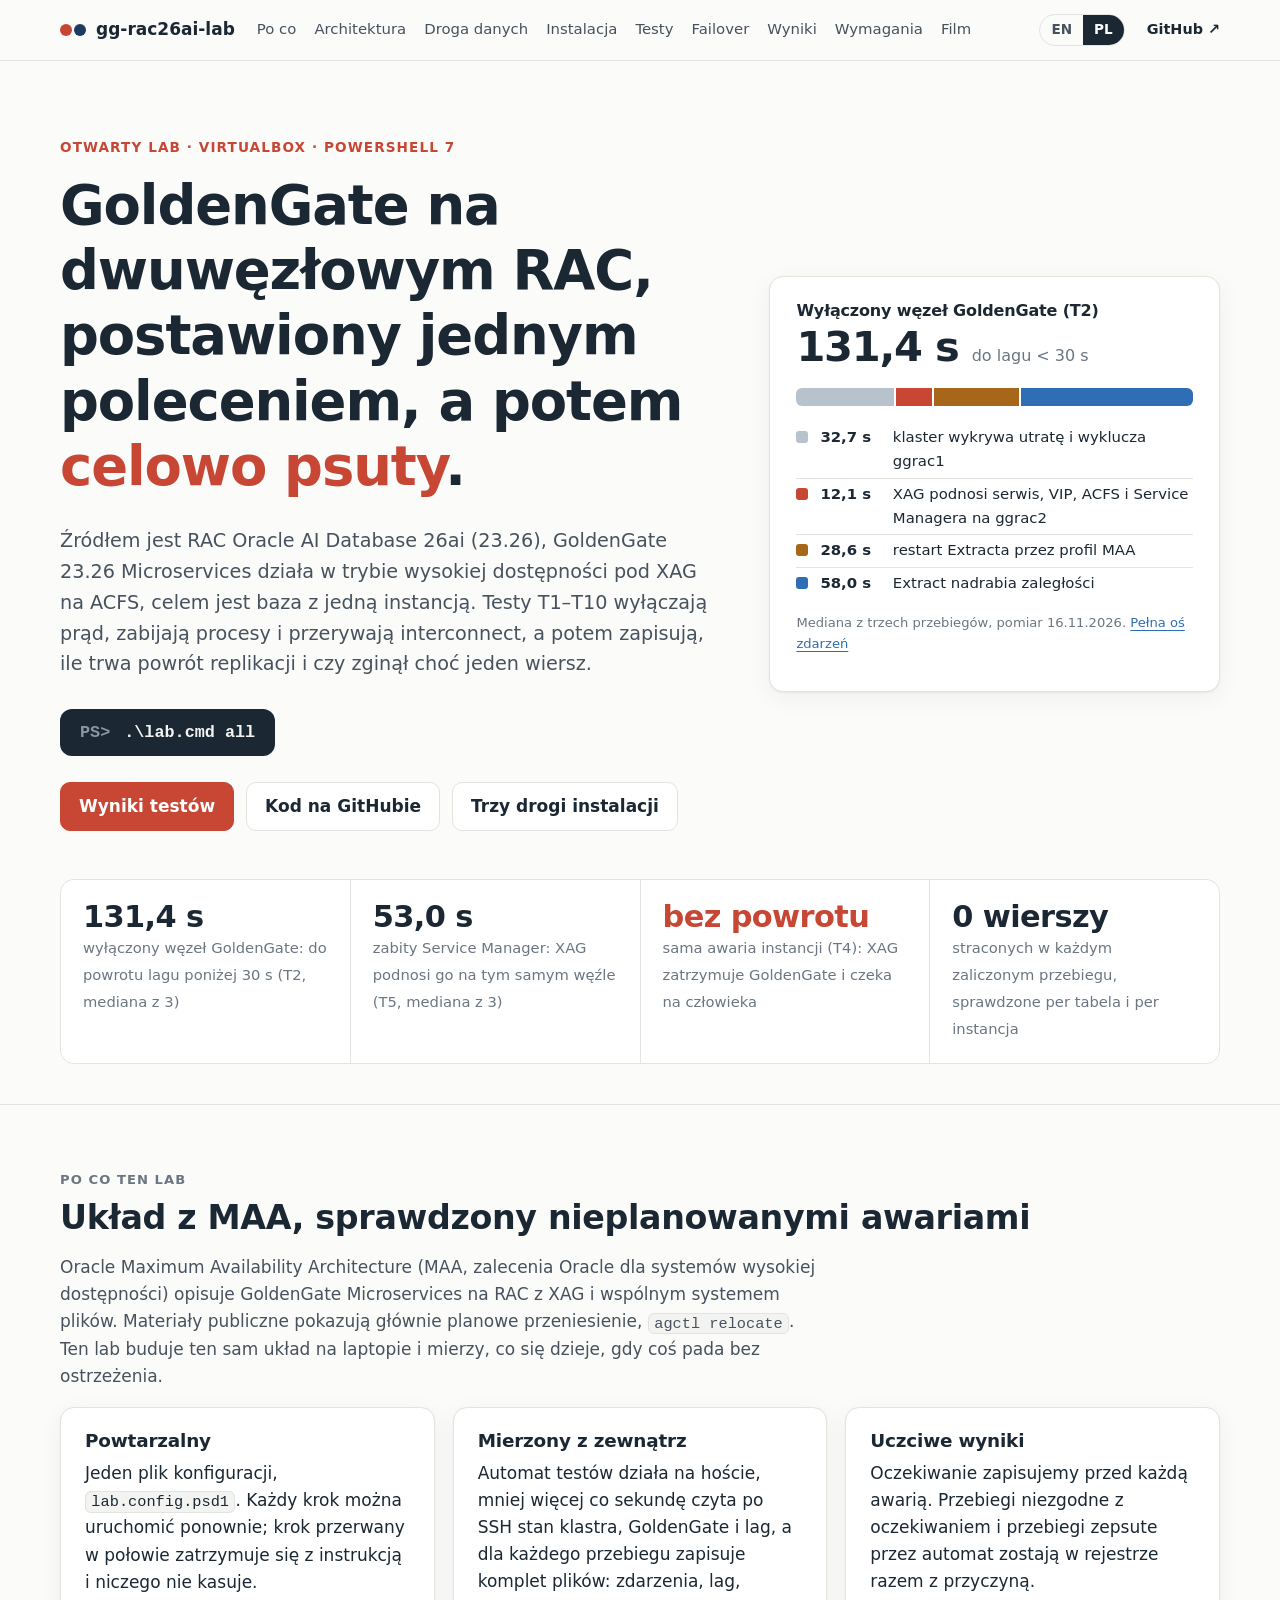
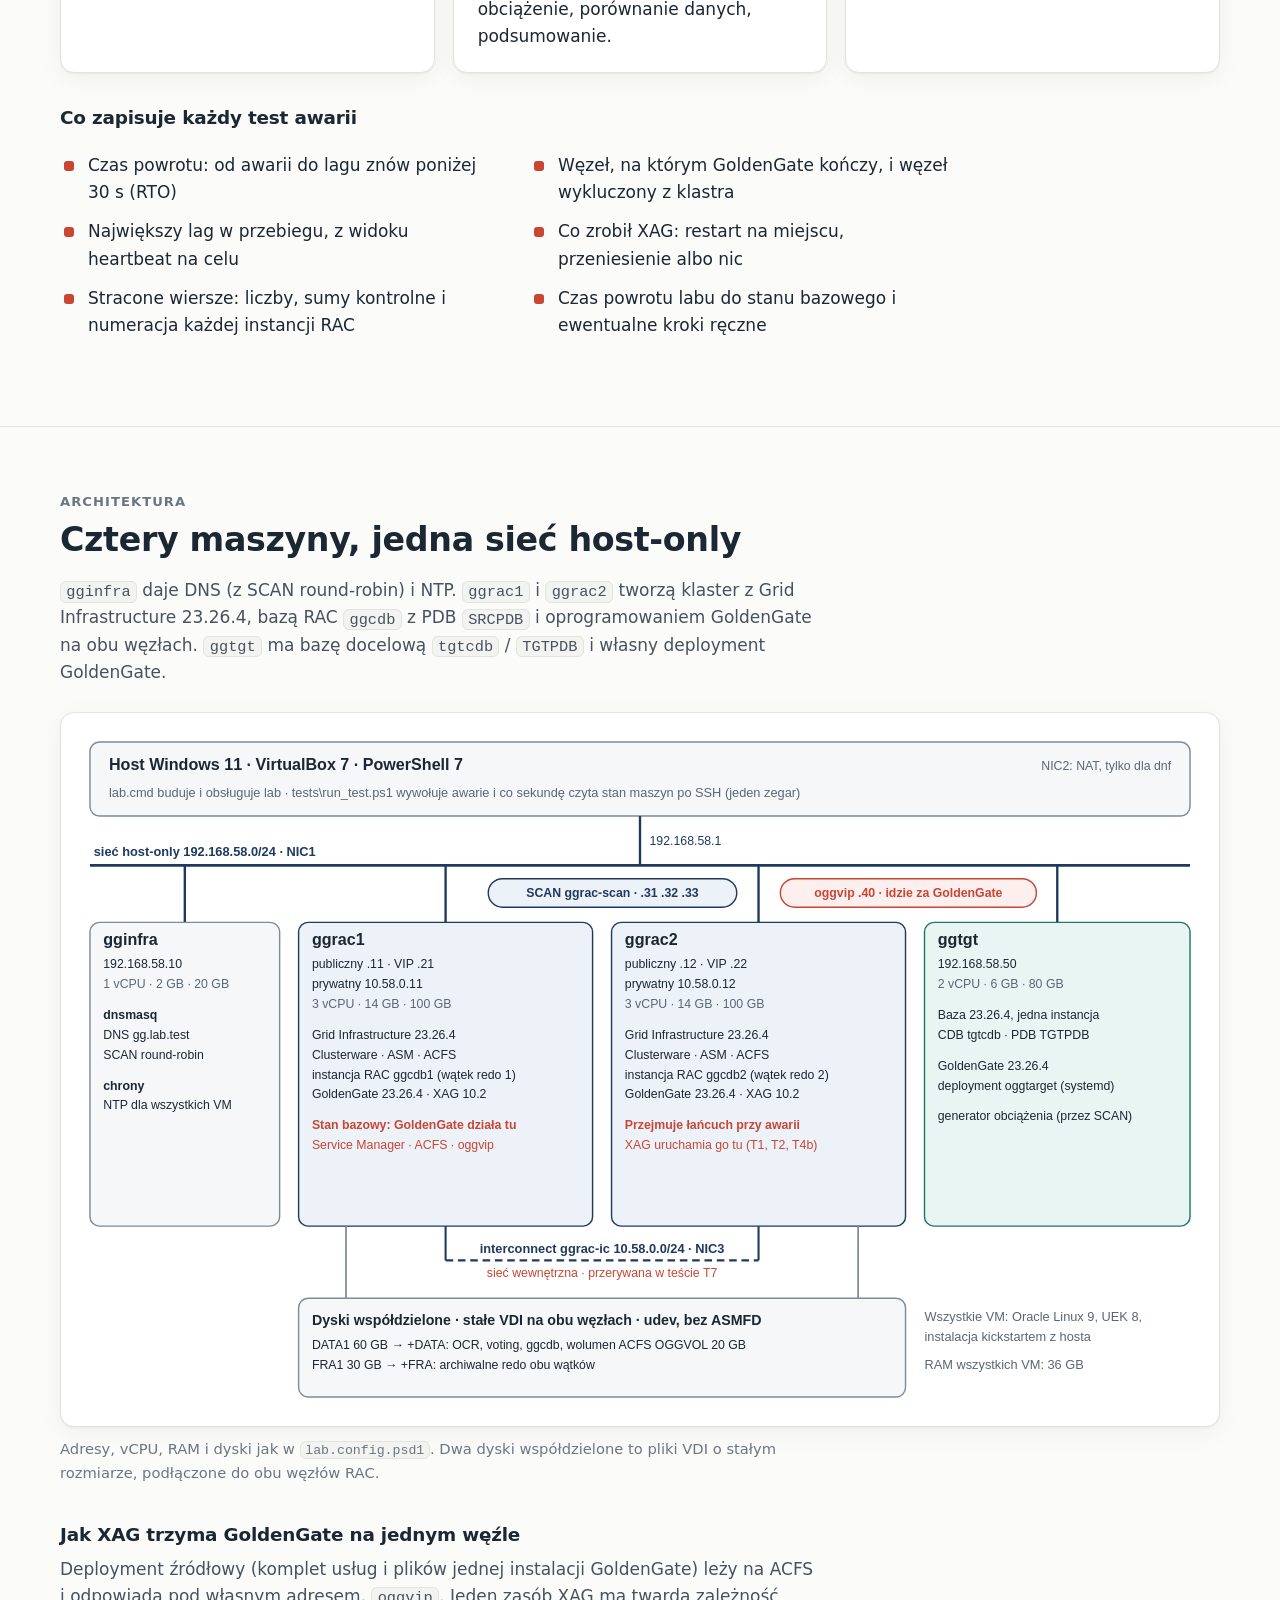
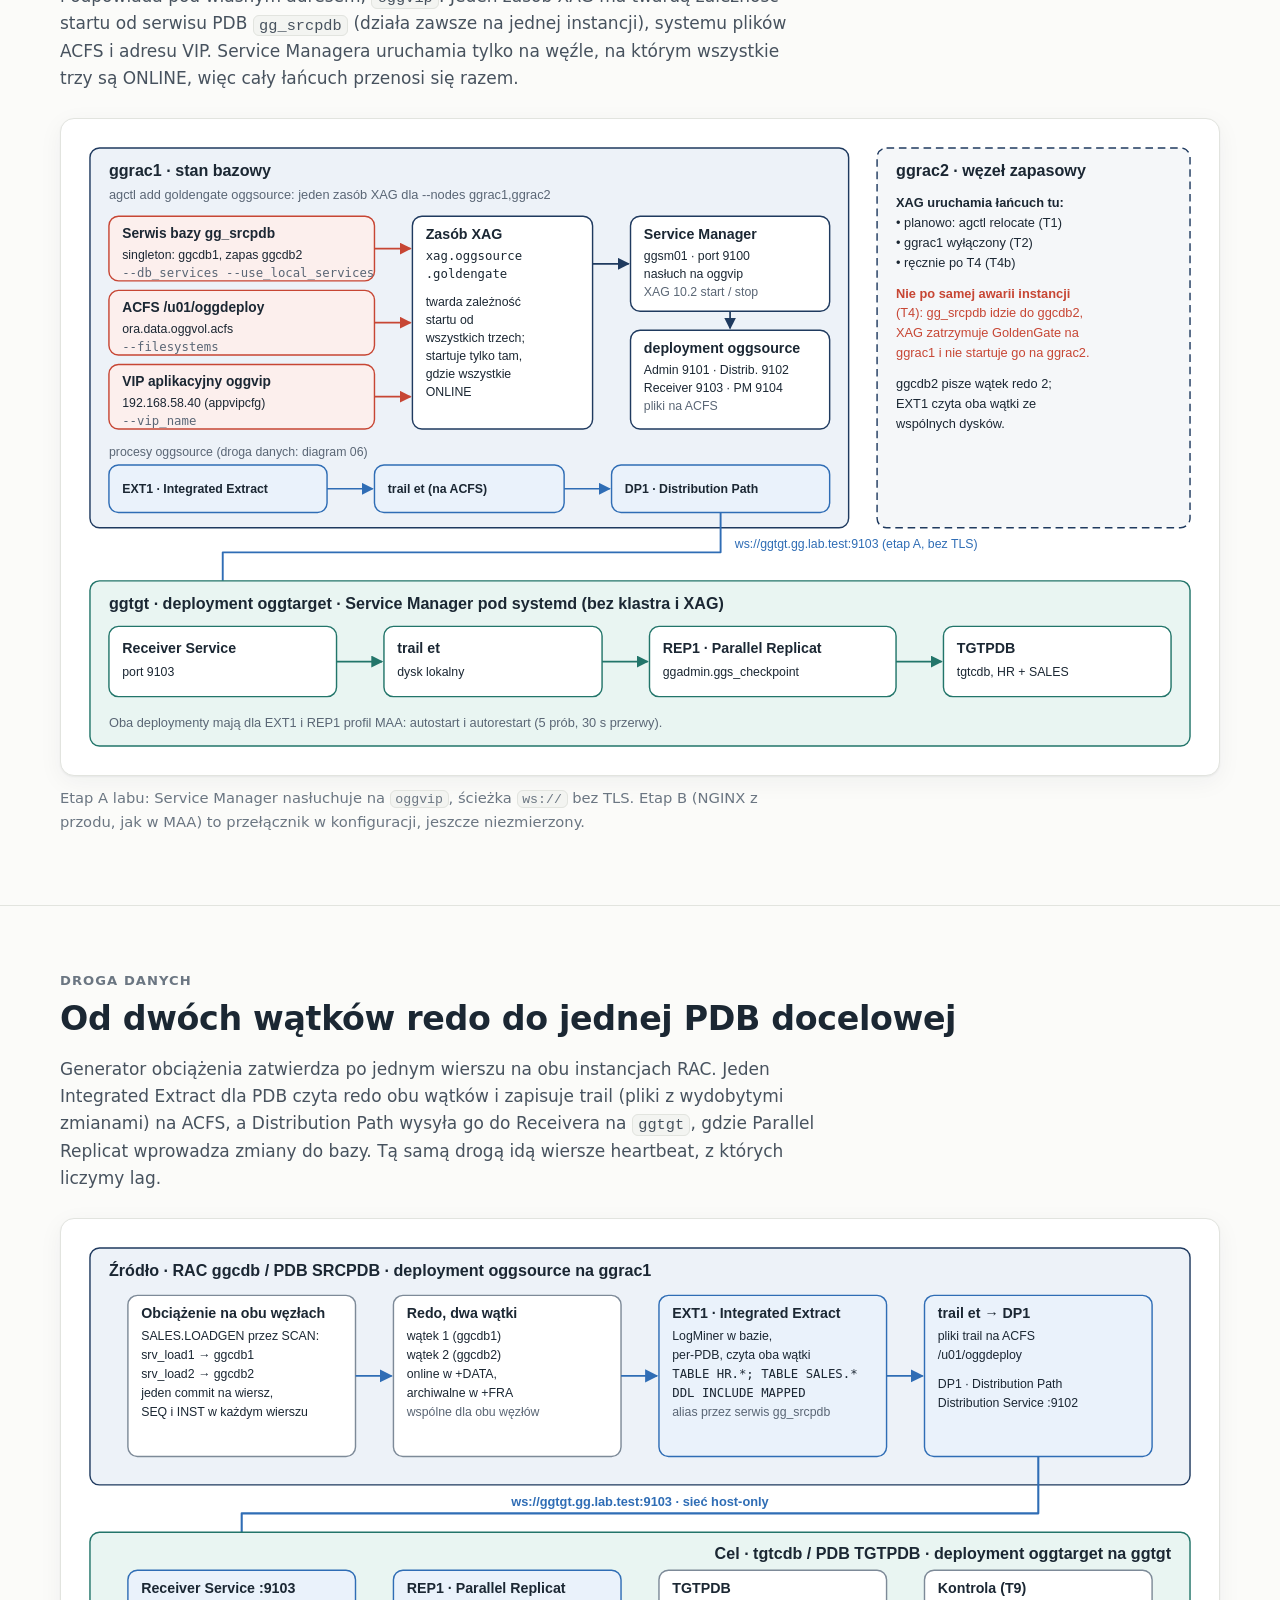
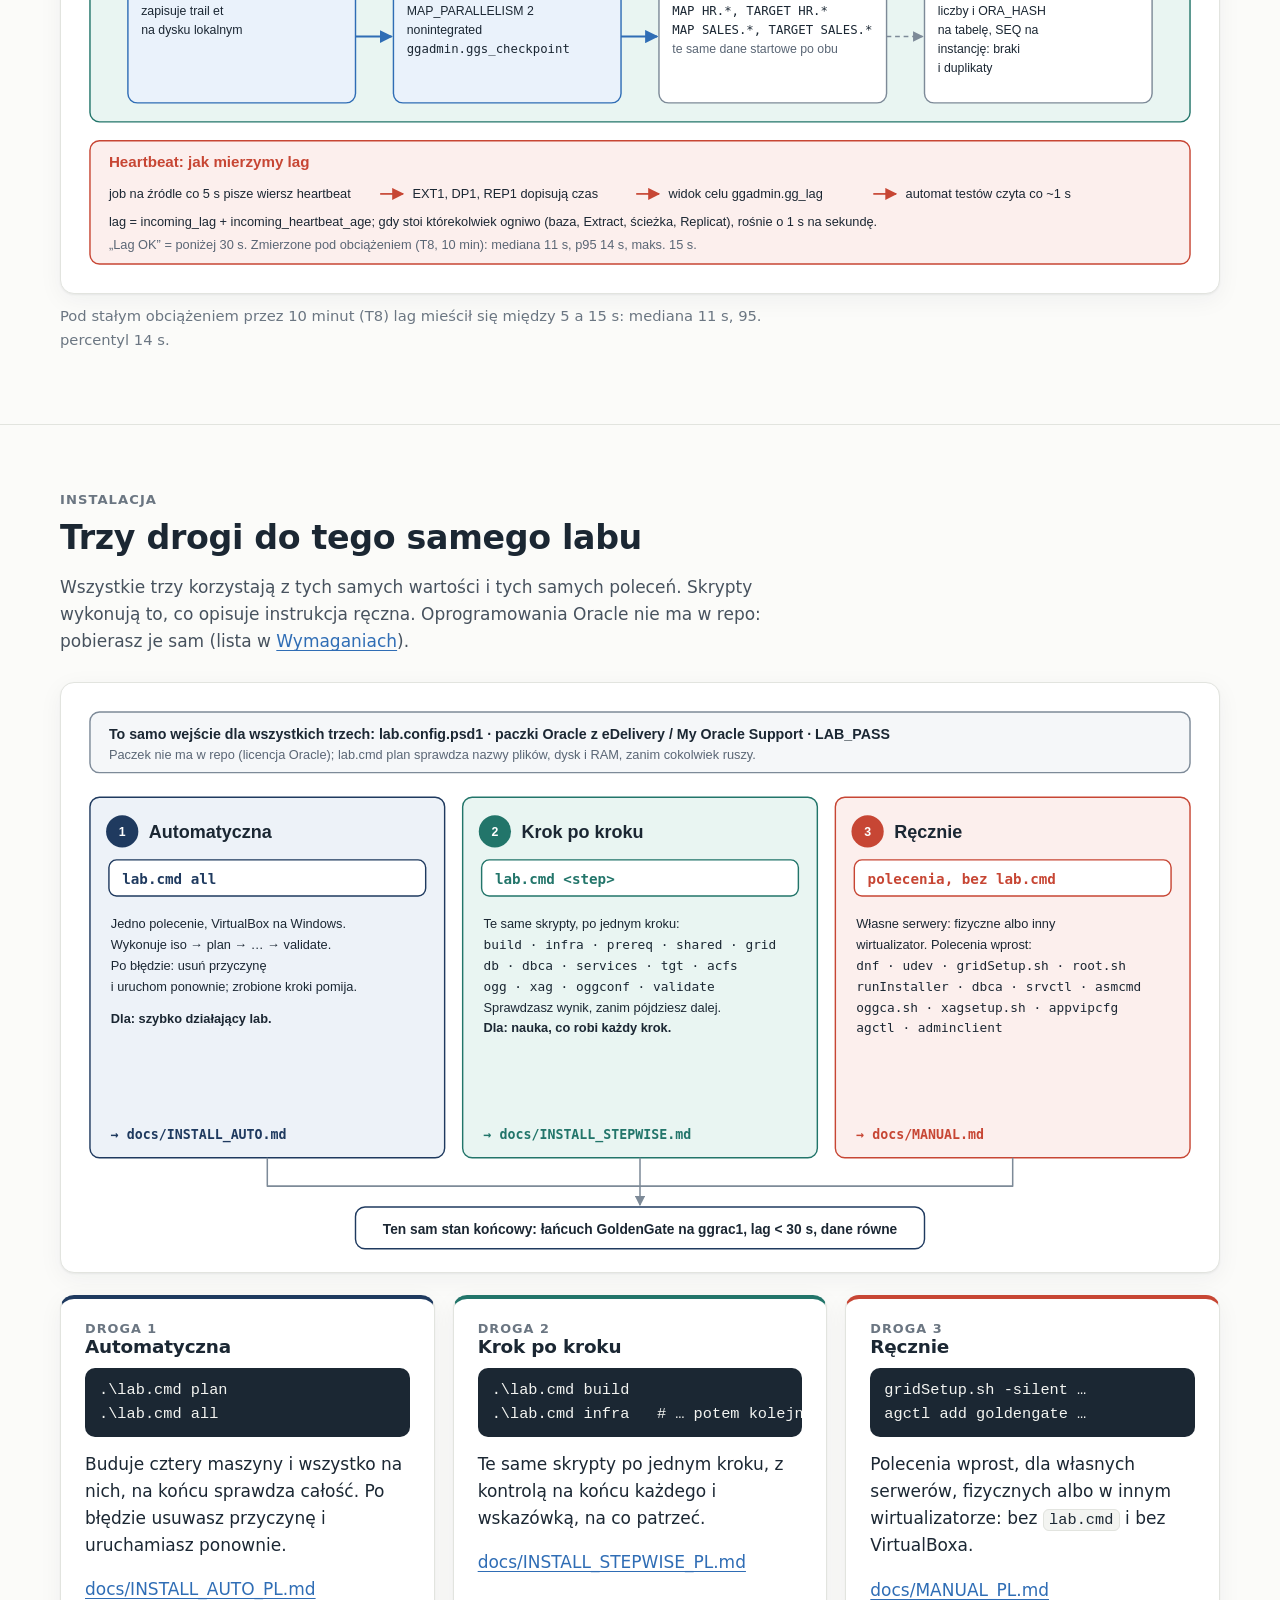
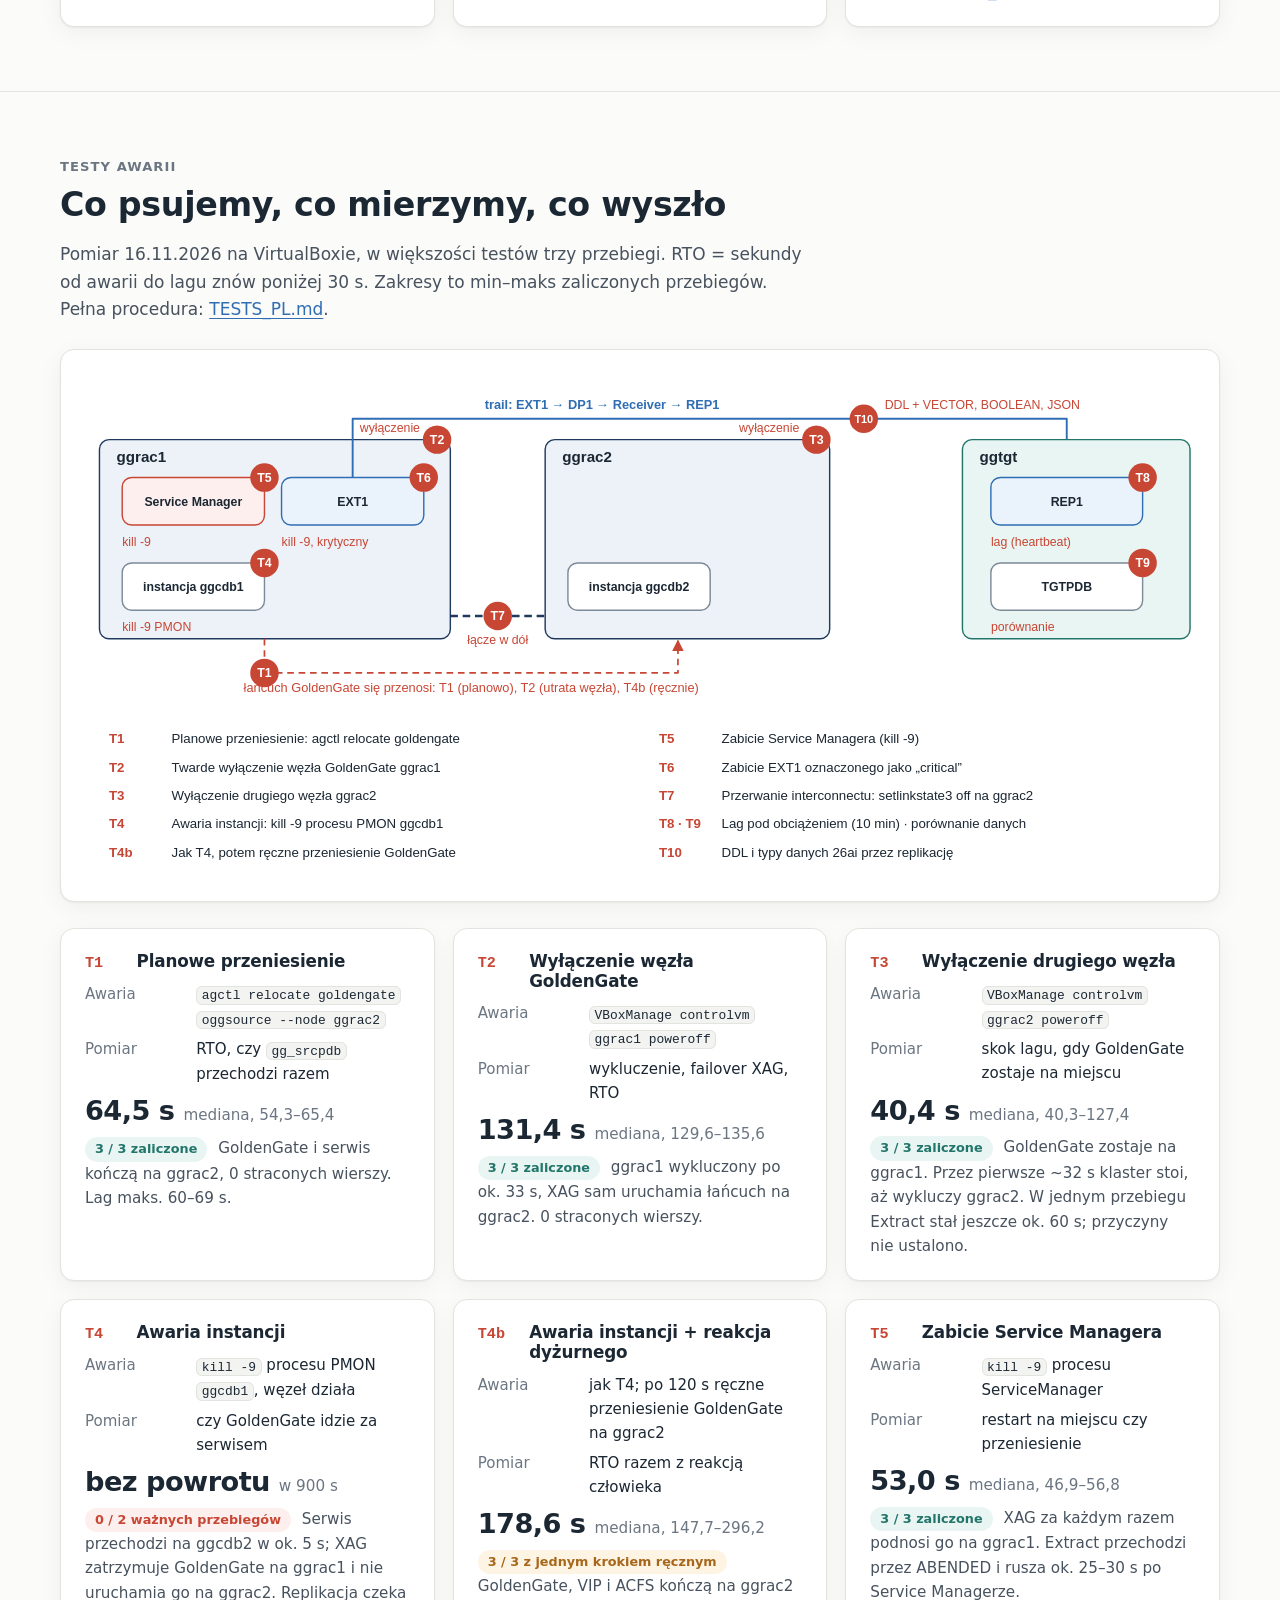
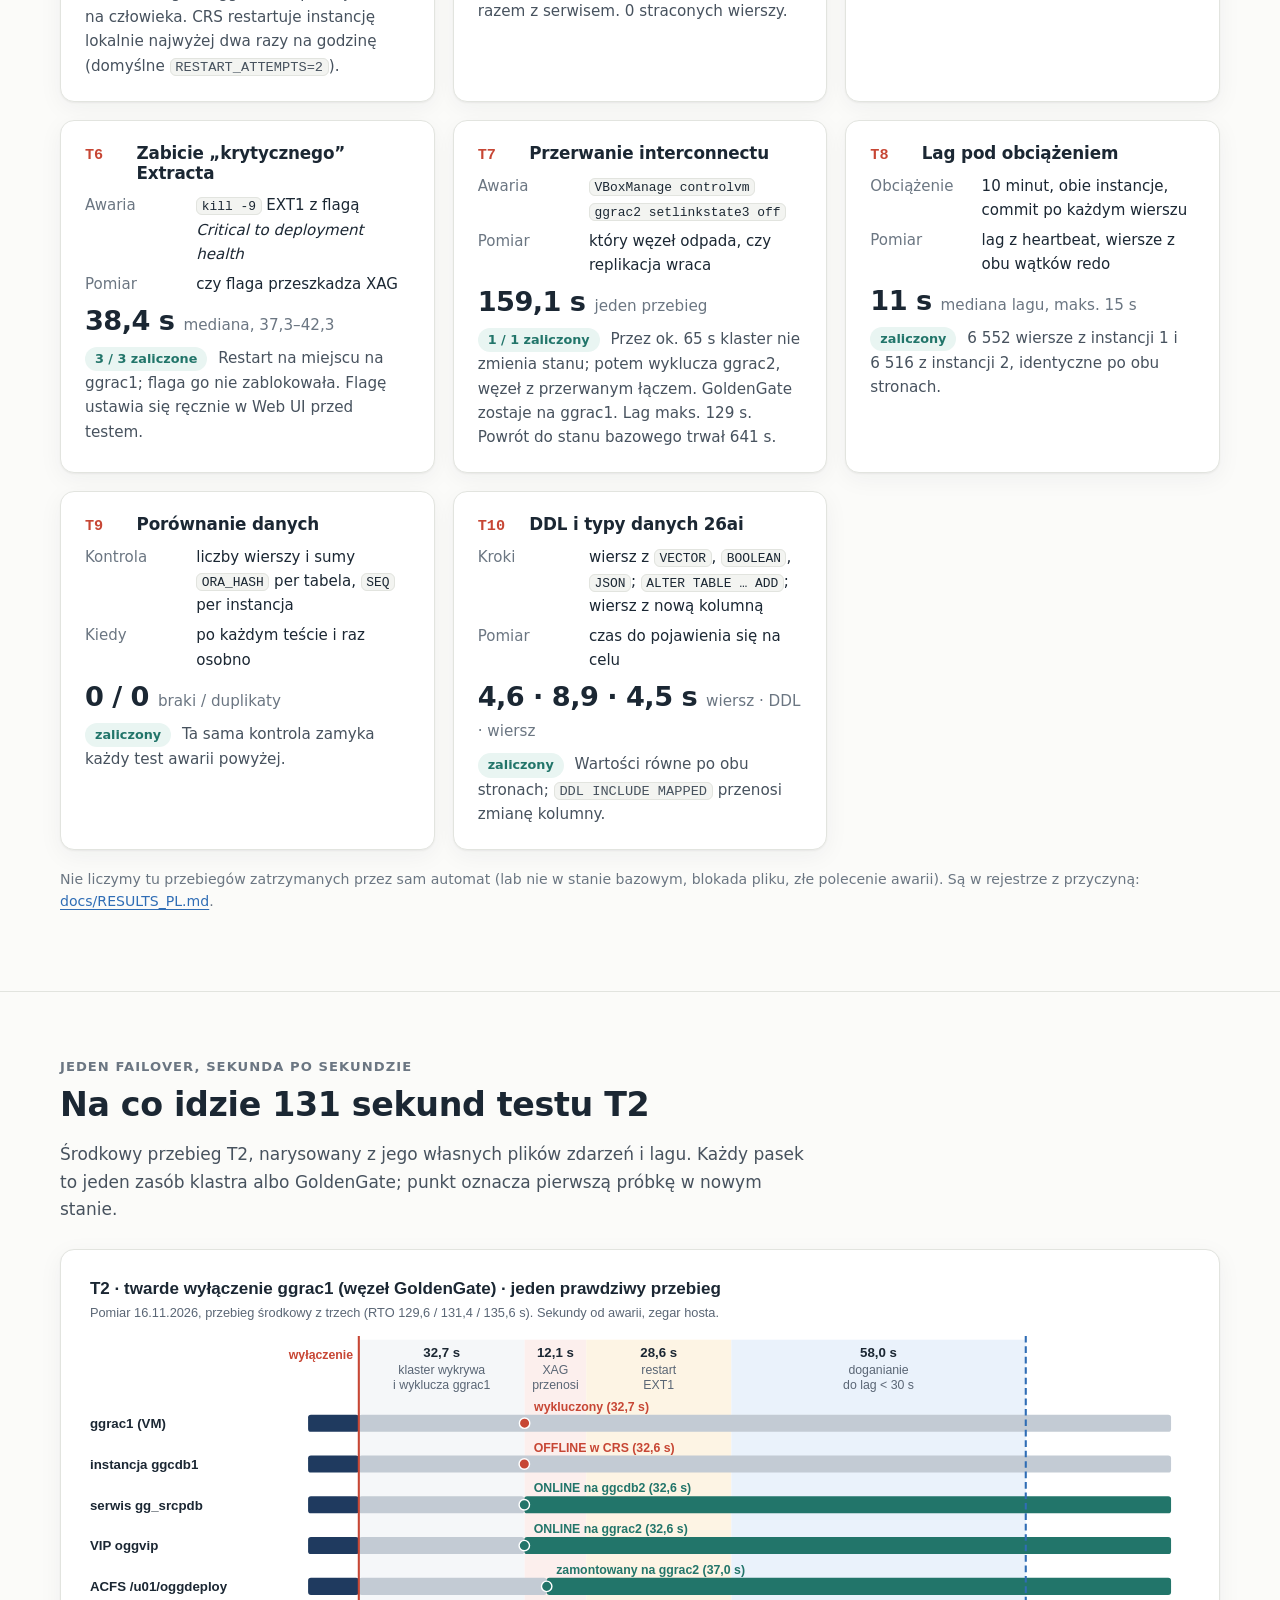
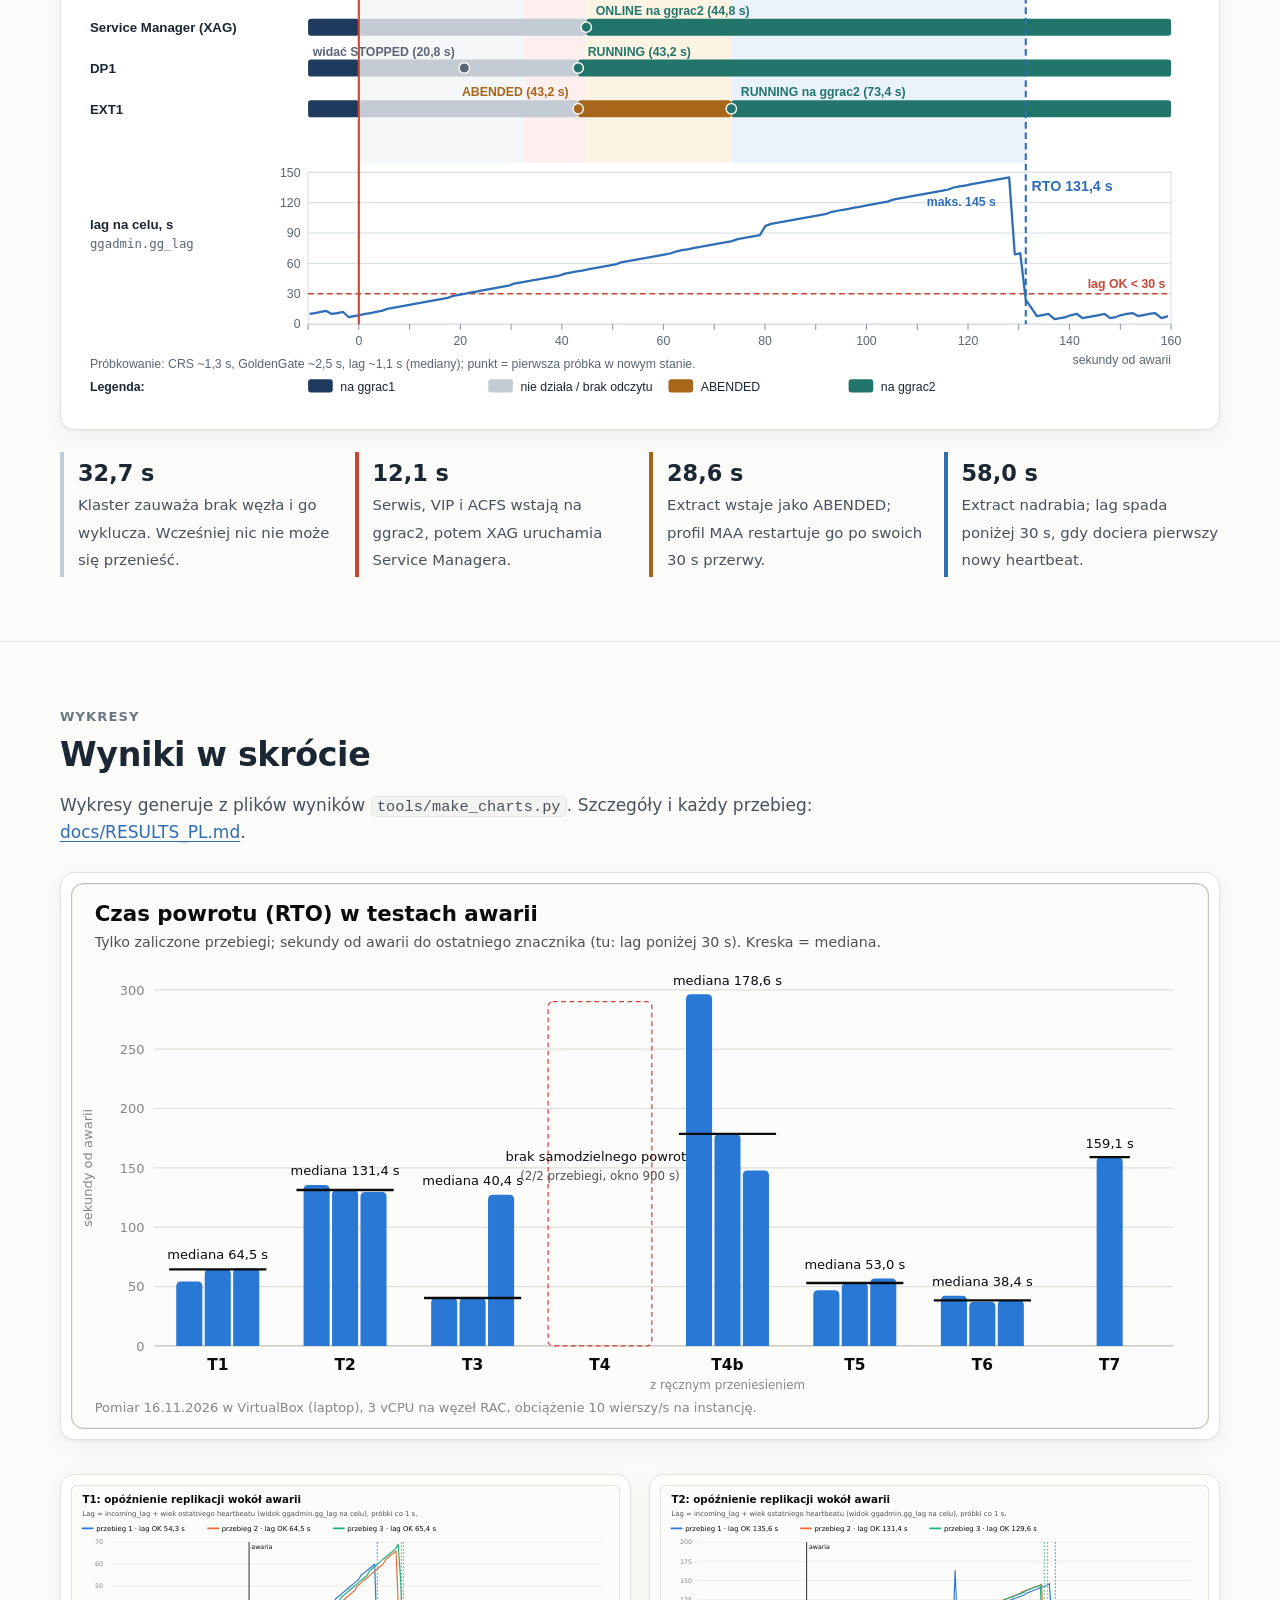
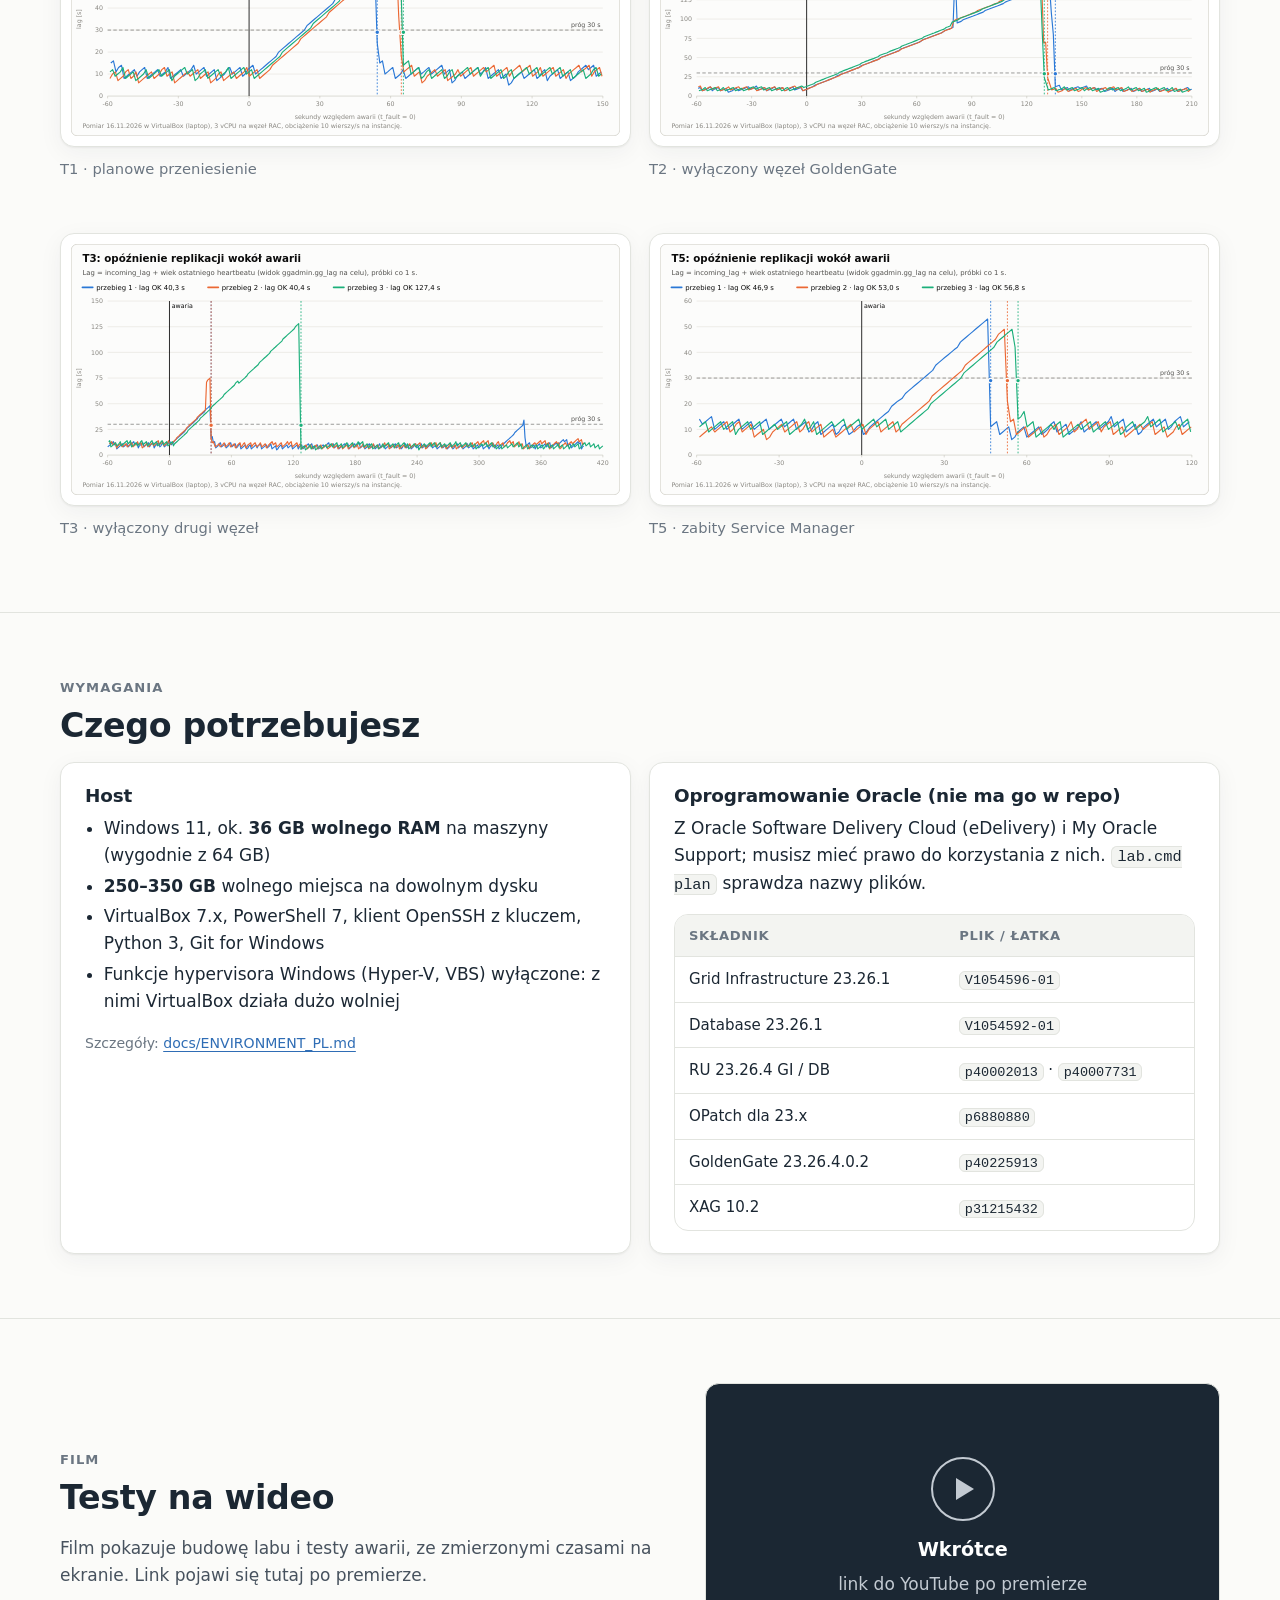
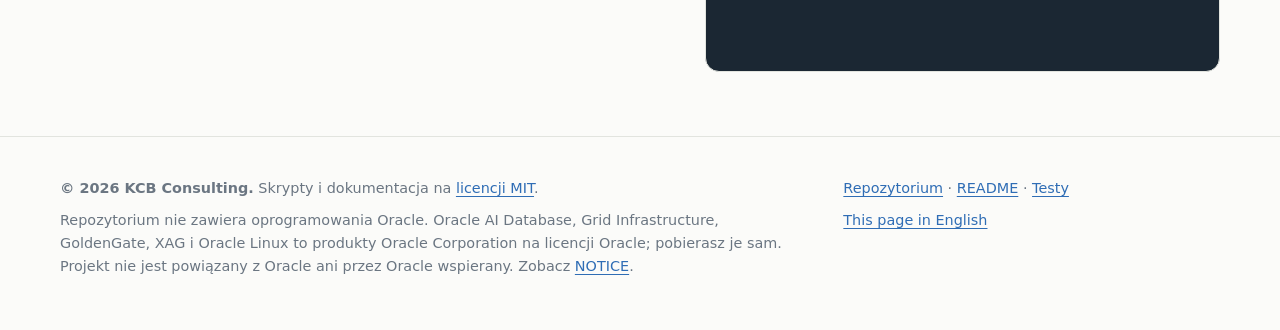
==== docs/pl/index.html @ 1feef7b9 "Initial public version: GoldenGate 23.26 on a 2-node RAC 26ai lab with measured failure tests - lab " ====
<!DOCTYPE html>
<html lang="pl">
<head>
<meta charset="utf-8">
<meta name="viewport" content="width=device-width, initial-scale=1">
<title>GoldenGate 23.26 na RAC 26ai z XAG: lab, który mierzy failover</title>
<meta name="description" content="Lab na VirtualBoxie stawiany jednym poleceniem: dwuwęzłowy RAC Oracle AI Database 26ai, GoldenGate 23.26 Microservices pod XAG na ACFS i dziesięć testów awarii ze zmierzonym czasem powrotu.">
<link rel="stylesheet" href="../assets/style.css">
<link rel="alternate" hreflang="en" href="../">
<link rel="alternate" hreflang="pl" href="./">
</head>
<body>
<a class="skip" href="#main">Przejdź do treści</a>

<header class="top">
  <div class="wrap">
    <a class="brand" href="#top"><span class="dot" aria-hidden="true"></span>gg-rac26ai-lab</a>
    <nav class="nav" aria-label="Sekcje">
      <a href="#why">Po co</a>
      <a href="#architecture">Architektura</a>
      <a href="#data-path">Droga danych</a>
      <a href="#install">Instalacja</a>
      <a href="#tests">Testy</a>
      <a href="#timeline">Failover</a>
      <a href="#results">Wyniki</a>
      <a href="#requirements">Wymagania</a>
      <a href="#film">Film</a>
    </nav>
    <div class="lang" aria-label="Język"><a href="../" hreflang="en" lang="en" data-lang-switch>EN</a><span>PL</span></div>
    <a class="gh" data-gh="" href="#requirements">GitHub ↗</a>
  </div>
</header>

<main id="main">
<div class="wrap hero" id="top">
  <div class="hero-grid">
  <div>
  <div class="eyebrow">Otwarty lab · VirtualBox · PowerShell 7</div>
  <h1>GoldenGate na dwuwęzłowym RAC, postawiony jednym poleceniem, a potem <em>celowo psuty</em>.</h1>
  <p class="lede">Źródłem jest RAC Oracle AI Database 26ai (23.26), GoldenGate 23.26 Microservices działa w trybie wysokiej
    dostępności pod XAG na ACFS, celem jest baza z jedną instancją. Testy T1–T10 wyłączają prąd, zabijają procesy i przerywają
    interconnect, a potem zapisują, ile trwa powrót replikacji i czy zginął choć jeden wiersz.</p>
  <div class="cmd" aria-label="Polecenie"><span class="ps">PS&gt;</span>.\lab.cmd all</div>
  <div class="btns">
    <a class="btn primary" href="#tests">Wyniki testów</a>
    <a class="btn" data-gh="" href="#requirements">Kod na GitHubie</a>
    <a class="btn" href="#install">Trzy drogi instalacji</a>
  </div>
  </div>
  <aside class="split" aria-label="Czas powrotu T2 w podziale na fazy">
    <h3>Wyłączony węzeł GoldenGate (T2)</h3>
    <div class="total">131,4 s <small>do lagu &lt; 30 s</small></div>
    <div class="bar" aria-hidden="true"><i class="s1" style="flex:32.7"></i><i class="s2" style="flex:12.1"></i><i class="s3" style="flex:28.6"></i><i class="s4" style="flex:58.0"></i></div>
    <ol>
      <li><i style="background:#b8c2cc"></i><b>32,7 s</b><span>klaster wykrywa utratę i wyklucza ggrac1</span></li>
      <li><i style="background:var(--red)"></i><b>12,1 s</b><span>XAG podnosi serwis, VIP, ACFS i Service Managera na ggrac2</span></li>
      <li><i style="background:var(--amber)"></i><b>28,6 s</b><span>restart Extracta przez profil MAA</span></li>
      <li><i style="background:var(--blue)"></i><b>58,0 s</b><span>Extract nadrabia zaległości</span></li>
    </ol>
    <p class="src">Mediana z trzech przebiegów, pomiar 16.11.2026. <a href="#timeline">Pełna oś zdarzeń</a></p>
  </aside>
  </div>

  <div class="stats" role="list">
    <div class="stat" role="listitem"><b>131,4 s</b><span>wyłączony węzeł GoldenGate: do powrotu lagu poniżej 30 s (T2, mediana z 3)</span></div>
    <div class="stat" role="listitem"><b>53,0 s</b><span>zabity Service Manager: XAG podnosi go na tym samym węźle (T5, mediana z 3)</span></div>
    <div class="stat warn" role="listitem"><b>bez powrotu</b><span>sama awaria instancji (T4): XAG zatrzymuje GoldenGate i czeka na człowieka</span></div>
    <div class="stat" role="listitem"><b>0 wierszy</b><span>straconych w każdym zaliczonym przebiegu, sprawdzone per tabela i per instancja</span></div>
  </div>
</div>

<section id="why">
  <div class="wrap">
    <div class="kicker">Po co ten lab</div>
    <h2>Układ z MAA, sprawdzony nieplanowanymi awariami</h2>
    <p class="intro">Oracle Maximum Availability Architecture (MAA, zalecenia Oracle dla systemów wysokiej dostępności) opisuje
      GoldenGate Microservices na RAC z XAG i wspólnym systemem plików. Materiały publiczne pokazują głównie planowe przeniesienie,
      <code>agctl relocate</code>. Ten lab buduje ten sam układ na laptopie i mierzy, co się dzieje, gdy coś pada bez ostrzeżenia.</p>
    <div class="grid g3">
      <div class="card">
        <h3>Powtarzalny</h3>
        <p>Jeden plik konfiguracji, <code>lab.config.psd1</code>. Każdy krok można uruchomić ponownie; krok przerwany w połowie
          zatrzymuje się z instrukcją i niczego nie kasuje.</p>
      </div>
      <div class="card">
        <h3>Mierzony z zewnątrz</h3>
        <p>Automat testów działa na hoście, mniej więcej co sekundę czyta po SSH stan klastra, GoldenGate i lag, a dla każdego
          przebiegu zapisuje komplet plików: zdarzenia, lag, obciążenie, porównanie danych, podsumowanie.</p>
      </div>
      <div class="card">
        <h3>Uczciwe wyniki</h3>
        <p>Oczekiwanie zapisujemy przed każdą awarią. Przebiegi niezgodne z oczekiwaniem i przebiegi zepsute przez automat zostają
          w rejestrze razem z przyczyną.</p>
      </div>
    </div>
    <h3 style="margin-top:34px">Co zapisuje każdy test awarii</h3>
    <ul class="list-check">
      <li>Czas powrotu: od awarii do lagu znów poniżej 30 s (RTO)</li>
      <li>Największy lag w przebiegu, z widoku heartbeat na celu</li>
      <li>Stracone wiersze: liczby, sumy kontrolne i numeracja każdej instancji RAC</li>
      <li>Węzeł, na którym GoldenGate kończy, i węzeł wykluczony z klastra</li>
      <li>Co zrobił XAG: restart na miejscu, przeniesienie albo nic</li>
      <li>Czas powrotu labu do stanu bazowego i ewentualne kroki ręczne</li>
    </ul>
  </div>
</section>

<section id="architecture">
  <div class="wrap">
    <div class="kicker">Architektura</div>
    <h2>Cztery maszyny, jedna sieć host-only</h2>
    <p class="intro"><code>gginfra</code> daje DNS (z SCAN round-robin) i NTP. <code>ggrac1</code> i <code>ggrac2</code> tworzą klaster
      z Grid Infrastructure 23.26.4, bazą RAC <code>ggcdb</code> z PDB <code>SRCPDB</code> i oprogramowaniem GoldenGate na obu węzłach.
      <code>ggtgt</code> ma bazę docelową <code>tgtcdb</code> / <code>TGTPDB</code> i własny deployment GoldenGate.</p>
    <figure class="wide">
      <a href="../diagrams/01-topology_pl.svg" target="_blank"><img src="../diagrams/01-topology_pl.svg" alt="Topologia labu: host, cztery maszyny, sieć host-only z SCAN i oggvip, interconnect RAC, dyski współdzielone" loading="lazy" width="1200" height="730"></a>
      <figcaption>Adresy, vCPU, RAM i dyski jak w <code>lab.config.psd1</code>. Dwa dyski współdzielone to pliki VDI o stałym rozmiarze, podłączone do obu węzłów RAC.</figcaption>
    </figure>
    <h3 style="margin-top:40px">Jak XAG trzyma GoldenGate na jednym węźle</h3>
    <p class="intro">Deployment źródłowy (komplet usług i plików jednej instalacji GoldenGate) leży na ACFS i odpowiada pod własnym adresem,
      <code>oggvip</code>. Jeden zasób XAG ma twardą zależność startu od serwisu PDB <code>gg_srcpdb</code> (działa zawsze na jednej instancji),
      systemu plików ACFS i adresu VIP. Service Managera uruchamia tylko na węźle, na którym wszystkie trzy są ONLINE, więc cały łańcuch
      przenosi się razem.</p>
    <figure class="wide">
      <a href="../diagrams/02-ha-chain-and-data_pl.svg" target="_blank"><img src="../diagrams/02-ha-chain-and-data_pl.svg" alt="Zasób XAG zależny od serwisu, ACFS i VIP; Service Manager i deployment oggsource na ggrac1; deployment docelowy na ggtgt" loading="lazy" width="1200" height="670"></a>
      <figcaption>Etap A labu: Service Manager nasłuchuje na <code>oggvip</code>, ścieżka <code>ws://</code> bez TLS. Etap B (NGINX z przodu, jak w MAA) to przełącznik w konfiguracji, jeszcze niezmierzony.</figcaption>
    </figure>
  </div>
</section>

<section id="data-path">
  <div class="wrap">
    <div class="kicker">Droga danych</div>
    <h2>Od dwóch wątków redo do jednej PDB docelowej</h2>
    <p class="intro">Generator obciążenia zatwierdza po jednym wierszu na obu instancjach RAC. Jeden Integrated Extract dla PDB czyta
      redo obu wątków i zapisuje trail (pliki z wydobytymi zmianami) na ACFS, a Distribution Path wysyła go do Receivera na
      <code>ggtgt</code>, gdzie Parallel Replicat wprowadza zmiany do bazy. Tą samą drogą idą wiersze heartbeat, z których liczymy lag.</p>
    <figure class="wide">
      <a href="../diagrams/06-data-path_pl.svg" target="_blank"><img src="../diagrams/06-data-path_pl.svg" alt="Droga danych od generatora obciążenia przez redo, EXT1, trail, DP1, Receiver i REP1 do TGTPDB, z pasem heartbeat" loading="lazy" width="1200" height="690"></a>
      <figcaption>Pod stałym obciążeniem przez 10 minut (T8) lag mieścił się między 5 a 15 s: mediana 11 s, 95. percentyl 14 s.</figcaption>
    </figure>
  </div>
</section>

<section id="install">
  <div class="wrap">
    <div class="kicker">Instalacja</div>
    <h2>Trzy drogi do tego samego labu</h2>
    <p class="intro">Wszystkie trzy korzystają z tych samych wartości i tych samych poleceń. Skrypty wykonują to, co opisuje instrukcja ręczna.
      Oprogramowania Oracle nie ma w repo: pobierasz je sam (lista w <a href="#requirements">Wymaganiach</a>).</p>
    <figure class="wide">
      <a href="../diagrams/05-install-paths_pl.svg" target="_blank"><img src="../diagrams/05-install-paths_pl.svg" alt="Trzy drogi instalacji: automatyczna, krok po kroku, ręczna" loading="lazy" width="1200" height="600"></a>
    </figure>
    <div class="grid g3" style="margin-top:22px">
      <div class="card path p1">
        <div class="num">Droga 1</div>
        <h3>Automatyczna</h3>
        <pre>.\lab.cmd plan
.\lab.cmd all</pre>
        <p>Buduje cztery maszyny i wszystko na nich, na końcu sprawdza całość. Po błędzie usuwasz przyczynę i uruchamiasz ponownie.</p>
        <a data-gh="docs/INSTALL_AUTO_PL.md" href="#install">docs/INSTALL_AUTO_PL.md</a>
      </div>
      <div class="card path p2">
        <div class="num">Droga 2</div>
        <h3>Krok po kroku</h3>
        <pre>.\lab.cmd build
.\lab.cmd infra   # … potem kolejny krok</pre>
        <p>Te same skrypty po jednym kroku, z kontrolą na końcu każdego i wskazówką, na co patrzeć.</p>
        <a data-gh="docs/INSTALL_STEPWISE_PL.md" href="#install">docs/INSTALL_STEPWISE_PL.md</a>
      </div>
      <div class="card path p3">
        <div class="num">Droga 3</div>
        <h3>Ręcznie</h3>
        <pre>gridSetup.sh -silent …
agctl add goldengate …</pre>
        <p>Polecenia wprost, dla własnych serwerów, fizycznych albo w innym wirtualizatorze: bez <code>lab.cmd</code> i bez VirtualBoxa.</p>
        <a data-gh="docs/MANUAL_PL.md" href="#install">docs/MANUAL_PL.md</a>
      </div>
    </div>
  </div>
</section>

<section id="tests">
  <div class="wrap">
    <div class="kicker">Testy awarii</div>
    <h2>Co psujemy, co mierzymy, co wyszło</h2>
    <p class="intro">Pomiar 16.11.2026 na VirtualBoxie, w większości testów trzy przebiegi. RTO = sekundy od awarii do lagu znów poniżej
      30 s. Zakresy to min–maks zaliczonych przebiegów. Pełna procedura: <a data-gh="TESTS_PL.md" href="#tests">TESTS_PL.md</a>.</p>
    <figure class="wide">
      <a href="../diagrams/04-failure-tests_pl.svg" target="_blank"><img src="../diagrams/04-failure-tests_pl.svg" alt="Gdzie uderza każdy test T1–T10" loading="lazy" width="1200" height="560"></a>
    </figure>

    <div class="grid tests" style="margin-top:26px">
      <article class="card test">
        <header><span class="tid">T1</span><h3>Planowe przeniesienie</h3></header>
        <dl><dt>Awaria</dt><dd><code>agctl relocate goldengate oggsource --node ggrac2</code></dd>
          <dt>Pomiar</dt><dd>RTO, czy <code>gg_srcpdb</code> przechodzi razem</dd></dl>
        <div class="big">64,5 s <small>mediana, 54,3–65,4</small></div>
        <p><span class="verdict pass">3 / 3 zaliczone</span> GoldenGate i serwis kończą na ggrac2, 0 straconych wierszy. Lag maks. 60–69 s.</p>
      </article>
      <article class="card test">
        <header><span class="tid">T2</span><h3>Wyłączenie węzła GoldenGate</h3></header>
        <dl><dt>Awaria</dt><dd><code>VBoxManage controlvm ggrac1 poweroff</code></dd>
          <dt>Pomiar</dt><dd>wykluczenie, failover XAG, RTO</dd></dl>
        <div class="big">131,4 s <small>mediana, 129,6–135,6</small></div>
        <p><span class="verdict pass">3 / 3 zaliczone</span> ggrac1 wykluczony po ok. 33 s, XAG sam uruchamia łańcuch na ggrac2. 0 straconych wierszy.</p>
      </article>
      <article class="card test">
        <header><span class="tid">T3</span><h3>Wyłączenie drugiego węzła</h3></header>
        <dl><dt>Awaria</dt><dd><code>VBoxManage controlvm ggrac2 poweroff</code></dd>
          <dt>Pomiar</dt><dd>skok lagu, gdy GoldenGate zostaje na miejscu</dd></dl>
        <div class="big">40,4 s <small>mediana, 40,3–127,4</small></div>
        <p><span class="verdict pass">3 / 3 zaliczone</span> GoldenGate zostaje na ggrac1. Przez pierwsze ~32 s klaster stoi, aż wykluczy ggrac2. W jednym przebiegu Extract stał jeszcze ok. 60 s; przyczyny nie ustalono.</p>
      </article>
      <article class="card test">
        <header><span class="tid">T4</span><h3>Awaria instancji</h3></header>
        <dl><dt>Awaria</dt><dd><code>kill -9</code> procesu PMON <code>ggcdb1</code>, węzeł działa</dd>
          <dt>Pomiar</dt><dd>czy GoldenGate idzie za serwisem</dd></dl>
        <div class="big">bez powrotu <small>w 900 s</small></div>
        <p><span class="verdict fail">0 / 2 ważnych przebiegów</span> Serwis przechodzi na ggcdb2 w ok. 5 s; XAG zatrzymuje GoldenGate na ggrac1 i nie uruchamia go na ggrac2.
          Replikacja czeka na człowieka. CRS restartuje instancję lokalnie najwyżej dwa razy na godzinę (domyślne <code>RESTART_ATTEMPTS=2</code>).</p>
      </article>
      <article class="card test">
        <header><span class="tid">T4b</span><h3>Awaria instancji + reakcja dyżurnego</h3></header>
        <dl><dt>Awaria</dt><dd>jak T4; po 120 s ręczne przeniesienie GoldenGate na ggrac2</dd>
          <dt>Pomiar</dt><dd>RTO razem z reakcją człowieka</dd></dl>
        <div class="big">178,6 s <small>mediana, 147,7–296,2</small></div>
        <p><span class="verdict manual">3 / 3 z jednym krokiem ręcznym</span> GoldenGate, VIP i ACFS kończą na ggrac2 razem z serwisem. 0 straconych wierszy.</p>
      </article>
      <article class="card test">
        <header><span class="tid">T5</span><h3>Zabicie Service Managera</h3></header>
        <dl><dt>Awaria</dt><dd><code>kill -9</code> procesu ServiceManager</dd>
          <dt>Pomiar</dt><dd>restart na miejscu czy przeniesienie</dd></dl>
        <div class="big">53,0 s <small>mediana, 46,9–56,8</small></div>
        <p><span class="verdict pass">3 / 3 zaliczone</span> XAG za każdym razem podnosi go na ggrac1. Extract przechodzi przez ABENDED i rusza ok. 25–30 s po Service Managerze.</p>
      </article>
      <article class="card test">
        <header><span class="tid">T6</span><h3>Zabicie „krytycznego” Extracta</h3></header>
        <dl><dt>Awaria</dt><dd><code>kill -9</code> EXT1 z flagą <em>Critical to deployment health</em></dd>
          <dt>Pomiar</dt><dd>czy flaga przeszkadza XAG</dd></dl>
        <div class="big">38,4 s <small>mediana, 37,3–42,3</small></div>
        <p><span class="verdict pass">3 / 3 zaliczone</span> Restart na miejscu na ggrac1; flaga go nie zablokowała. Flagę ustawia się ręcznie w Web UI przed testem.</p>
      </article>
      <article class="card test">
        <header><span class="tid">T7</span><h3>Przerwanie interconnectu</h3></header>
        <dl><dt>Awaria</dt><dd><code>VBoxManage controlvm ggrac2 setlinkstate3 off</code></dd>
          <dt>Pomiar</dt><dd>który węzeł odpada, czy replikacja wraca</dd></dl>
        <div class="big">159,1 s <small>jeden przebieg</small></div>
        <p><span class="verdict pass">1 / 1 zaliczony</span> Przez ok. 65 s klaster nie zmienia stanu; potem wyklucza ggrac2, węzeł z przerwanym łączem. GoldenGate zostaje na ggrac1. Lag maks. 129 s. Powrót do stanu bazowego trwał 641 s.</p>
      </article>
      <article class="card test">
        <header><span class="tid">T8</span><h3>Lag pod obciążeniem</h3></header>
        <dl><dt>Obciążenie</dt><dd>10 minut, obie instancje, commit po każdym wierszu</dd>
          <dt>Pomiar</dt><dd>lag z heartbeat, wiersze z obu wątków redo</dd></dl>
        <div class="big">11 s <small>mediana lagu, maks. 15 s</small></div>
        <p><span class="verdict pass">zaliczony</span> 6&nbsp;552 wiersze z instancji 1 i 6&nbsp;516 z instancji 2, identyczne po obu stronach.</p>
      </article>
      <article class="card test">
        <header><span class="tid">T9</span><h3>Porównanie danych</h3></header>
        <dl><dt>Kontrola</dt><dd>liczby wierszy i sumy <code>ORA_HASH</code> per tabela, <code>SEQ</code> per instancja</dd>
          <dt>Kiedy</dt><dd>po każdym teście i raz osobno</dd></dl>
        <div class="big">0 / 0 <small>braki / duplikaty</small></div>
        <p><span class="verdict pass">zaliczony</span> Ta sama kontrola zamyka każdy test awarii powyżej.</p>
      </article>
      <article class="card test">
        <header><span class="tid">T10</span><h3>DDL i typy danych 26ai</h3></header>
        <dl><dt>Kroki</dt><dd>wiersz z <code>VECTOR</code>, <code>BOOLEAN</code>, <code>JSON</code>; <code>ALTER TABLE … ADD</code>; wiersz z nową kolumną</dd>
          <dt>Pomiar</dt><dd>czas do pojawienia się na celu</dd></dl>
        <div class="big">4,6 · 8,9 · 4,5 s <small>wiersz · DDL · wiersz</small></div>
        <p><span class="verdict pass">zaliczony</span> Wartości równe po obu stronach; <code>DDL INCLUDE MAPPED</code> przenosi zmianę kolumny.</p>
      </article>
    </div>
    <p class="note" style="margin-top:18px">Nie liczymy tu przebiegów zatrzymanych przez sam automat (lab nie w stanie bazowym, blokada pliku, złe polecenie awarii).
      Są w rejestrze z przyczyną: <a data-gh="docs/RESULTS_PL.md" href="#results">docs/RESULTS_PL.md</a>.</p>
  </div>
</section>

<section id="timeline">
  <div class="wrap">
    <div class="kicker">Jeden failover, sekunda po sekundzie</div>
    <h2>Na co idzie 131 sekund testu T2</h2>
    <p class="intro">Środkowy przebieg T2, narysowany z jego własnych plików zdarzeń i lagu. Każdy pasek to jeden zasób klastra albo
      GoldenGate; punkt oznacza pierwszą próbkę w nowym stanie.</p>
    <figure class="wide">
      <a href="../diagrams/07-failover-timeline_pl.svg" target="_blank"><img src="../diagrams/07-failover-timeline_pl.svg" alt="Oś przebiegu T2: wykluczenie w 32,7 s, Service Manager na ggrac2 w 44,8 s, Extract działa w 73,4 s, lag poniżej 30 s w 131,4 s" loading="lazy" width="1200" height="800"></a>
    </figure>
    <div class="grid phases">
      <div class="phase p1"><b>32,7 s</b><span>Klaster zauważa brak węzła i go wyklucza. Wcześniej nic nie może się przenieść.</span></div>
      <div class="phase p2"><b>12,1 s</b><span>Serwis, VIP i ACFS wstają na ggrac2, potem XAG uruchamia Service Managera.</span></div>
      <div class="phase p3"><b>28,6 s</b><span>Extract wstaje jako ABENDED; profil MAA restartuje go po swoich 30 s przerwy.</span></div>
      <div class="phase p4"><b>58,0 s</b><span>Extract nadrabia; lag spada poniżej 30 s, gdy dociera pierwszy nowy heartbeat.</span></div>
    </div>
  </div>
</section>

<section id="results">
  <div class="wrap">
    <div class="kicker">Wykresy</div>
    <h2>Wyniki w skrócie</h2>
    <p class="intro">Wykresy generuje z plików wyników <code>tools/make_charts.py</code>. Szczegóły i każdy przebieg: <a data-gh="docs/RESULTS_PL.md" href="#results">docs/RESULTS_PL.md</a>.</p>
    <figure class="wide">
      <a href="../img/results/rto_by_test_pl.svg" target="_blank"><img src="../img/results/rto_by_test_pl.svg" alt="Czas powrotu dla każdego testu awarii, zaliczone przebiegi i mediana" loading="lazy" width="960" height="460"></a>
    </figure>
    <div class="grid g2">
      <figure><a href="../img/results/lag_T1_pl.svg" target="_blank"><img src="../img/results/lag_T1_pl.svg" alt="T1: lag wokół planowego przeniesienia" loading="lazy" width="960" height="440"></a><figcaption>T1 · planowe przeniesienie</figcaption></figure>
      <figure><a href="../img/results/lag_T2_pl.svg" target="_blank"><img src="../img/results/lag_T2_pl.svg" alt="T2: lag wokół wyłączenia węzła GoldenGate" loading="lazy" width="960" height="440"></a><figcaption>T2 · wyłączony węzeł GoldenGate</figcaption></figure>
      <figure><a href="../img/results/lag_T3_pl.svg" target="_blank"><img src="../img/results/lag_T3_pl.svg" alt="T3: lag wokół wyłączenia drugiego węzła" loading="lazy" width="960" height="440"></a><figcaption>T3 · wyłączony drugi węzeł</figcaption></figure>
      <figure><a href="../img/results/lag_T5_pl.svg" target="_blank"><img src="../img/results/lag_T5_pl.svg" alt="T5: lag wokół zabicia Service Managera" loading="lazy" width="960" height="440"></a><figcaption>T5 · zabity Service Manager</figcaption></figure>
    </div>
  </div>
</section>

<section id="requirements">
  <div class="wrap">
    <div class="kicker">Wymagania</div>
    <h2>Czego potrzebujesz</h2>
    <div class="grid g2">
      <div class="card">
        <h3>Host</h3>
        <ul>
          <li>Windows 11, ok. <b>36 GB wolnego RAM</b> na maszyny (wygodnie z 64 GB)</li>
          <li><b>250–350 GB</b> wolnego miejsca na dowolnym dysku</li>
          <li>VirtualBox 7.x, PowerShell 7, klient OpenSSH z kluczem, Python 3, Git for Windows</li>
          <li>Funkcje hypervisora Windows (Hyper-V, VBS) wyłączone: z nimi VirtualBox działa dużo wolniej</li>
        </ul>
        <p class="note">Szczegóły: <a data-gh="docs/ENVIRONMENT_PL.md" href="#requirements">docs/ENVIRONMENT_PL.md</a></p>
      </div>
      <div class="card">
        <h3>Oprogramowanie Oracle (nie ma go w repo)</h3>
        <p>Z Oracle Software Delivery Cloud (eDelivery) i My Oracle Support; musisz mieć prawo do korzystania z nich.
          <code>lab.cmd plan</code> sprawdza nazwy plików.</p>
        <div class="table-wrap">
          <table>
            <thead><tr><th>Składnik</th><th>Plik / łatka</th></tr></thead>
            <tbody>
              <tr><td>Grid Infrastructure 23.26.1</td><td><code>V1054596-01</code></td></tr>
              <tr><td>Database 23.26.1</td><td><code>V1054592-01</code></td></tr>
              <tr><td>RU 23.26.4 GI / DB</td><td><code>p40002013</code> · <code>p40007731</code></td></tr>
              <tr><td>OPatch dla 23.x</td><td><code>p6880880</code></td></tr>
              <tr><td>GoldenGate 23.26.4.0.2</td><td><code>p40225913</code></td></tr>
              <tr><td>XAG 10.2</td><td><code>p31215432</code></td></tr>
            </tbody>
          </table>
        </div>
      </div>
    </div>
  </div>
</section>

<section id="film">
  <div class="wrap film">
    <div>
      <div class="kicker">Film</div>
      <h2>Testy na wideo</h2>
      <p class="intro">Film pokazuje budowę labu i testy awarii, ze zmierzonymi czasami na ekranie.
        Link pojawi się tutaj po premierze.</p>
    </div>
    <div class="screen" role="img" aria-label="Miejsce na film">
      <div><div class="play" aria-hidden="true"></div><b>Wkrótce</b>link do YouTube po premierze</div>
    </div>
  </div>
</section>
</main>

<footer>
  <div class="wrap cols">
    <div>
      <p><b>© 2026 KCB Consulting.</b> Skrypty i dokumentacja na <a data-gh="LICENSE" href="#top">licencji MIT</a>.</p>
      <p>Repozytorium nie zawiera oprogramowania Oracle. Oracle AI Database, Grid Infrastructure, GoldenGate, XAG i Oracle Linux
        to produkty Oracle Corporation na licencji Oracle; pobierasz je sam.
        Projekt nie jest powiązany z Oracle ani przez Oracle wspierany. Zobacz <a data-gh="NOTICE" href="#top">NOTICE</a>.</p>
    </div>
    <div>
      <p><a data-gh="" href="#top">Repozytorium</a> · <a data-gh="README_PL.md" href="#top">README</a> · <a data-gh="TESTS_PL.md" href="#top">Testy</a></p>
      <p><a href="../" hreflang="en" lang="en" data-lang-switch>This page in English</a></p>
    </div>
  </div>
</footer>
<script src="../assets/site.js"></script>
</body>
</html>
---- docs/assets/style.css ----
/* gg-rac26ai-lab - GitHub Pages site. No external fonts, no CDN, no tracking. */
:root {
  --bg: #fbfbf9;
  --surface: #ffffff;
  --surface-2: #f3f4f1;
  --ink: #1b2733;
  --ink-2: #47525e;
  --muted: #6b7682;
  --rule: #e2e4df;
  --navy: #1f3a5f;
  --red: #c74634;
  --red-soft: #fcefed;
  --teal: #22756a;
  --teal-soft: #e9f5f2;
  --amber: #a8661a;
  --amber-soft: #fdf4e4;
  --blue: #2f6db5;
  --code-bg: #1b2733;
  --code-ink: #f3f4f1;
  --radius: 14px;
  --shadow: 0 1px 2px rgba(27, 39, 51, .06), 0 6px 24px rgba(27, 39, 51, .05);
  --font: system-ui, -apple-system, "Segoe UI", Helvetica, Arial, sans-serif;
  --mono: ui-monospace, "Cascadia Mono", Consolas, Menlo, monospace;
  color-scheme: light dark;
}

@media (prefers-color-scheme: dark) {
  :root {
    --bg: #12171d;
    --surface: #19212a;
    --surface-2: #1f2832;
    --ink: #e8ebee;
    --ink-2: #c3cad2;
    --muted: #97a2ad;
    --rule: #2c3743;
    --navy: #8fb2dc;
    --red: #ef8a78;
    --red-soft: #3a2420;
    --teal: #6cc6b6;
    --teal-soft: #17302c;
    --amber: #e3b06b;
    --amber-soft: #352a19;
    --blue: #8ab6ec;
    --code-bg: #0b0f13;
    --shadow: none;
  }
}

* { box-sizing: border-box; }
html { scroll-behavior: smooth; scroll-padding-top: 72px; }
body {
  margin: 0;
  background: var(--bg);
  color: var(--ink);
  font: 17px/1.6 var(--font);
  -webkit-font-smoothing: antialiased;
  text-rendering: optimizeLegibility;
}
a { color: var(--blue); text-underline-offset: 3px; }
a:hover { text-decoration-thickness: 2px; }
code, kbd, pre { font-family: var(--mono); font-size: .9em; }
code { background: var(--surface-2); border: 1px solid var(--rule); border-radius: 6px; padding: .05em .35em; }
img { max-width: 100%; height: auto; }
h1, h2, h3 { line-height: 1.2; letter-spacing: -.01em; margin: 0 0 .5em; }
h2 { font-size: clamp(1.6rem, 2.6vw, 2.1rem); }
h3 { font-size: 1.15rem; }
p { margin: 0 0 1em; }
.wrap { width: min(1160px, 100% - 40px); margin-inline: auto; }
.skip { position: absolute; left: -999px; }
.skip:focus { left: 12px; top: 12px; z-index: 10; background: var(--surface); padding: 8px 12px; }

/* top bar */
.top {
  position: sticky; top: 0; z-index: 5;
  background: color-mix(in srgb, var(--bg) 88%, transparent);
  backdrop-filter: saturate(1.4) blur(10px);
  border-bottom: 1px solid var(--rule);
}
.top .wrap { display: flex; align-items: center; gap: 22px; height: 60px; }
.brand { font-weight: 700; color: var(--ink); text-decoration: none; display: flex; gap: 10px; align-items: center; white-space: nowrap; }
.brand .dot { width: 12px; height: 12px; border-radius: 50%; background: var(--red); box-shadow: 14px 0 0 var(--navy); margin-right: 14px; }
.nav { display: flex; gap: 18px; font-size: .93rem; overflow-x: auto; scrollbar-width: none; flex: 1; }
.nav a { color: var(--ink-2); text-decoration: none; white-space: nowrap; }
.nav a:hover { color: var(--ink); }
.lang { display: flex; border: 1px solid var(--rule); border-radius: 999px; overflow: hidden; font-size: .85rem; font-weight: 600; }
.lang a, .lang span { padding: 4px 11px; text-decoration: none; color: var(--ink-2); }
.lang span { background: var(--ink); color: var(--bg); }
.gh { font-size: .9rem; font-weight: 600; color: var(--ink); text-decoration: none; white-space: nowrap; }

/* hero */
.hero { padding: 76px 0 40px; }
.eyebrow { font-size: .85rem; font-weight: 700; letter-spacing: .08em; text-transform: uppercase; color: var(--red); margin-bottom: 14px; }
.hero h1 { font-size: clamp(2rem, 4.6vw, 3.4rem); max-width: 22ch; letter-spacing: -.02em; }
.hero h1 em { font-style: normal; color: var(--red); }
.lede { font-size: 1.2rem; color: var(--ink-2); max-width: 62ch; }
.cmd {
  display: inline-flex; align-items: center; gap: 14px; margin: 10px 0 26px;
  background: var(--code-bg); color: var(--code-ink); border-radius: 12px; padding: 14px 20px;
  font: 600 1.05rem var(--mono);
}
.cmd .ps { color: #8a96a3; user-select: none; }
.btns { display: flex; flex-wrap: wrap; gap: 12px; }
.btn { display: inline-block; padding: 10px 18px; border-radius: 10px; font-weight: 600; text-decoration: none; border: 1px solid var(--rule); color: var(--ink); background: var(--surface); }
.btn.primary { background: var(--red); border-color: var(--red); color: #fff; }
@media (prefers-color-scheme: dark) { .btn.primary { color: #1b0f0c; } }

.hero-grid { display: grid; grid-template-columns: 1.45fr 1fr; gap: 56px; align-items: center; }
.split { background: var(--surface); border: 1px solid var(--rule); border-radius: var(--radius); padding: 24px 26px; box-shadow: var(--shadow); }
.split h3 { font-size: 1rem; margin-bottom: 4px; }
.split .total { font-size: 2.6rem; font-weight: 700; letter-spacing: -.03em; line-height: 1.1; font-variant-numeric: tabular-nums; }
.split .total small { font-size: 1rem; font-weight: 500; color: var(--muted); letter-spacing: 0; }
.bar { display: flex; height: 18px; border-radius: 6px; overflow: hidden; margin: 18px 0 16px; gap: 2px; }
.bar i { display: block; }
.bar .s1 { background: #b8c2cc; } .bar .s2 { background: var(--red); } .bar .s3 { background: var(--amber); } .bar .s4 { background: var(--blue); }
.split ol { list-style: none; padding: 0; margin: 0; font-size: .93rem; }
.split li { display: grid; grid-template-columns: 14px 4.2em 1fr; gap: 10px; align-items: baseline; padding: 4px 0; border-top: 1px solid var(--rule); }
.split li:first-child { border-top: 0; }
.split li i { width: 12px; height: 12px; border-radius: 3px; display: block; transform: translateY(1px); }
.split li b { font-variant-numeric: tabular-nums; }
.split .src { font-size: .82rem; color: var(--muted); margin-top: 12px; }
.stats { display: grid; grid-template-columns: repeat(4, 1fr); gap: 1px; background: var(--rule); border: 1px solid var(--rule); border-radius: var(--radius); overflow: hidden; margin-top: 48px; }
.stat { background: var(--surface); padding: 20px 22px; }
.stat b { display: block; font-size: 1.9rem; line-height: 1.1; letter-spacing: -.02em; font-variant-numeric: tabular-nums; }
.stat span { font-size: .92rem; color: var(--muted); }
.stat.warn b { color: var(--red); }

/* sections */
section { padding: 64px 0; border-top: 1px solid var(--rule); }
.kicker { font-size: .82rem; font-weight: 700; letter-spacing: .08em; text-transform: uppercase; color: var(--muted); margin-bottom: 8px; }
.intro { max-width: 70ch; color: var(--ink-2); }
.grid { display: grid; gap: 18px; }
.grid > *, .hero-grid > * { min-width: 0; }
.g3 { grid-template-columns: repeat(3, 1fr); }
.g2 { grid-template-columns: repeat(2, 1fr); }
.card { background: var(--surface); border: 1px solid var(--rule); border-radius: var(--radius); padding: 22px 24px; box-shadow: var(--shadow); }
.card h3 { margin-bottom: .4em; }
.card p:last-child, .card ul:last-child { margin-bottom: 0; }
.card ul { padding-left: 1.1em; margin: 0 0 1em; }
.card li { margin: .2em 0; }
.list-check { list-style: none; padding: 0; columns: 2; column-gap: 40px; max-width: 900px; }
.list-check li { break-inside: avoid; padding: 6px 0 6px 28px; position: relative; }
.list-check li::before { content: ""; position: absolute; left: 4px; top: 15px; width: 10px; height: 10px; border-radius: 3px; background: var(--red); }

/* figures: diagrams keep their own white background */
figure { margin: 26px 0 8px; }
figure a { display: block; background: #fff; border: 1px solid var(--rule); border-radius: var(--radius); padding: 10px; box-shadow: var(--shadow); }
figure img { display: block; width: 100%; }
figcaption { font-size: .92rem; color: var(--muted); margin-top: 10px; max-width: 80ch; }

/* install paths */
.path { border-top: 4px solid var(--navy); }
.path.p2 { border-top-color: var(--teal); }
.path.p3 { border-top-color: var(--red); }
.path .num { font: 700 .8rem var(--font); letter-spacing: .08em; text-transform: uppercase; color: var(--muted); }
.path pre { background: var(--code-bg); color: var(--code-ink); padding: 10px 14px; border-radius: 10px; overflow-x: auto; margin: 10px 0 14px; }

/* tests */
.tests { grid-template-columns: repeat(auto-fill, minmax(330px, 1fr)); }
.test { display: flex; flex-direction: column; gap: 10px; }
.test header { display: flex; align-items: baseline; gap: 12px; }
.tid { font: 700 .95rem var(--mono); color: var(--red); min-width: 2.6em; }
.test h3 { margin: 0; font-size: 1.05rem; }
.test dl { margin: 0; display: grid; grid-template-columns: 6.6em 1fr; gap: 6px 12px; font-size: .94rem; }
.test dt { color: var(--muted); }
.test dd { margin: 0; }
.test dd code { box-decoration-break: clone; -webkit-box-decoration-break: clone; font-size: .86em; }
.test p { font-size: .95rem; margin: 0; color: var(--ink-2); }
.test .verdict { margin-right: 6px; }
.verdict { display: inline-block; font-size: .8rem; font-weight: 700; padding: 2px 10px; border-radius: 999px; }
.verdict.pass { background: var(--teal-soft); color: var(--teal); }
.verdict.fail { background: var(--red-soft); color: var(--red); }
.verdict.manual { background: var(--amber-soft); color: var(--amber); }
.big { font-size: 1.7rem; font-weight: 700; letter-spacing: -.02em; font-variant-numeric: tabular-nums; line-height: 1.1; }
.big small { font-size: .95rem; font-weight: 500; color: var(--muted); letter-spacing: 0; }
.note { font-size: .88rem; color: var(--muted); }

/* phases under the timeline */
.phases { grid-template-columns: repeat(4, 1fr); margin-top: 22px; }
.phase { border-left: 4px solid var(--rule); padding: 4px 0 4px 14px; }
.phase b { display: block; font-size: 1.4rem; font-variant-numeric: tabular-nums; }
.phase span { font-size: .93rem; color: var(--ink-2); }
.phase.p1 { border-color: #c3cbd4; }
.phase.p2 { border-color: var(--red); }
.phase.p3 { border-color: var(--amber); }
.phase.p4 { border-color: var(--blue); }

/* tables */
.table-wrap { overflow-x: auto; border: 1px solid var(--rule); border-radius: var(--radius); background: var(--surface); }
table { border-collapse: collapse; width: 100%; font-size: .94rem; }
th, td { text-align: left; padding: 10px 14px; border-bottom: 1px solid var(--rule); vertical-align: top; }
th { font-size: .82rem; text-transform: uppercase; letter-spacing: .05em; color: var(--muted); background: var(--surface-2); }
tr:last-child td { border-bottom: 0; }
td code { white-space: nowrap; }

/* film */
.film { display: grid; grid-template-columns: 1.2fr 1fr; gap: 28px; align-items: center; }
.film .screen {
  aspect-ratio: 16 / 9; border-radius: var(--radius); background: var(--code-bg); color: #c3cad2;
  display: grid; place-items: center; text-align: center; padding: 20px; border: 1px solid var(--rule);
}
.film .screen b { display: block; color: #fff; font-size: 1.2rem; margin-bottom: 6px; }
.play { width: 64px; height: 64px; border-radius: 50%; border: 2px solid #c3cad2; display: grid; place-items: center; margin: 0 auto 14px; }
.play::before { content: ""; border-left: 18px solid #c3cad2; border-top: 11px solid transparent; border-bottom: 11px solid transparent; margin-left: 5px; }

footer { border-top: 1px solid var(--rule); padding: 40px 0 60px; font-size: .9rem; color: var(--muted); }
footer .cols { display: grid; grid-template-columns: 2fr 1fr; gap: 30px; }
footer p { margin: 0 0 .6em; }

@media (max-width: 900px) {
  .g3, .g2, .film, footer .cols, .hero-grid { grid-template-columns: 1fr; }
  .hero-grid { gap: 34px; }
  .stats { grid-template-columns: repeat(2, 1fr); }
  .phases { grid-template-columns: repeat(2, 1fr); }
  .list-check { columns: 1; }
}
@media (max-width: 640px) {
  body { font-size: 16px; }
  .nav { display: none; }
  .top .wrap { justify-content: space-between; }
  .hero { padding-top: 44px; }
  .cmd { font-size: .95rem; }
  section { padding: 48px 0; }
  .tests { grid-template-columns: 1fr; }
  figure a { padding: 4px; border-radius: 10px; overflow-x: auto; }
  figure.wide img { min-width: 760px; }
}
@media print {
  .top, .btns { display: none; }
  section { break-inside: avoid; }
}
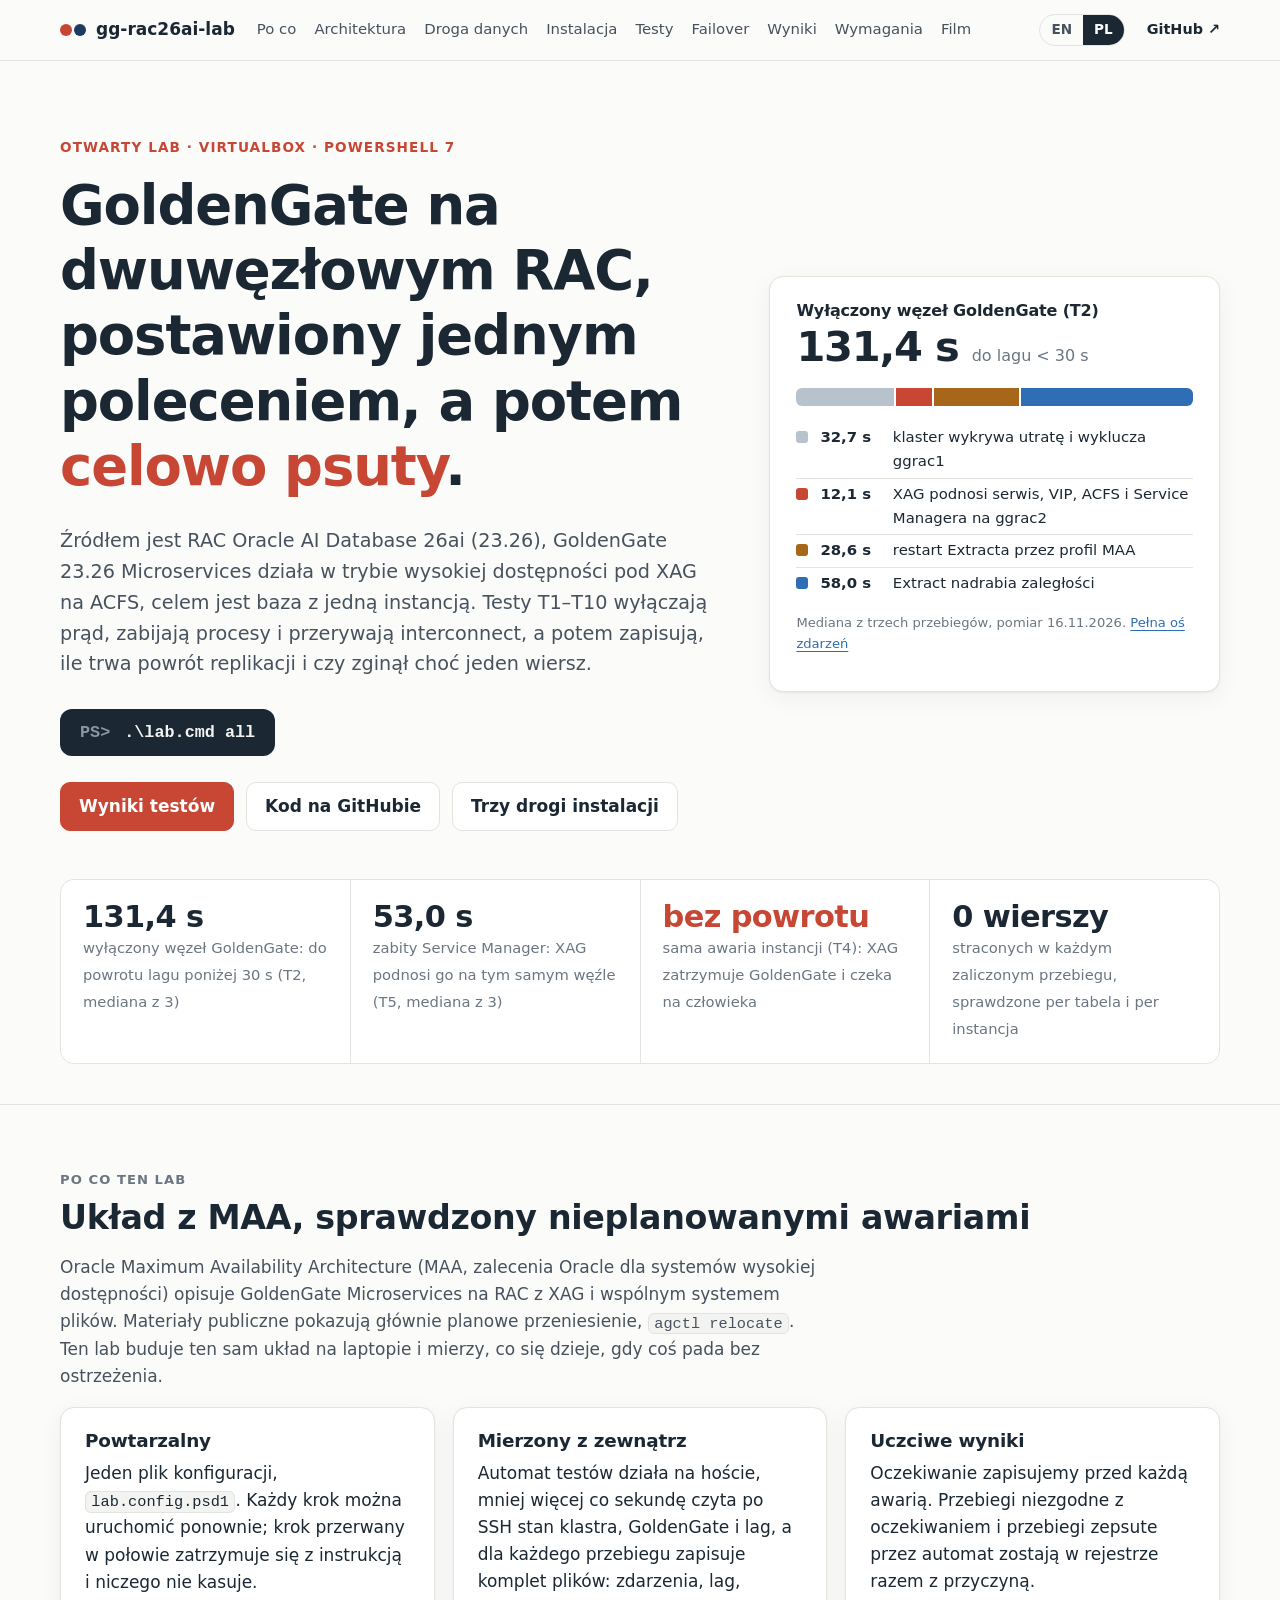
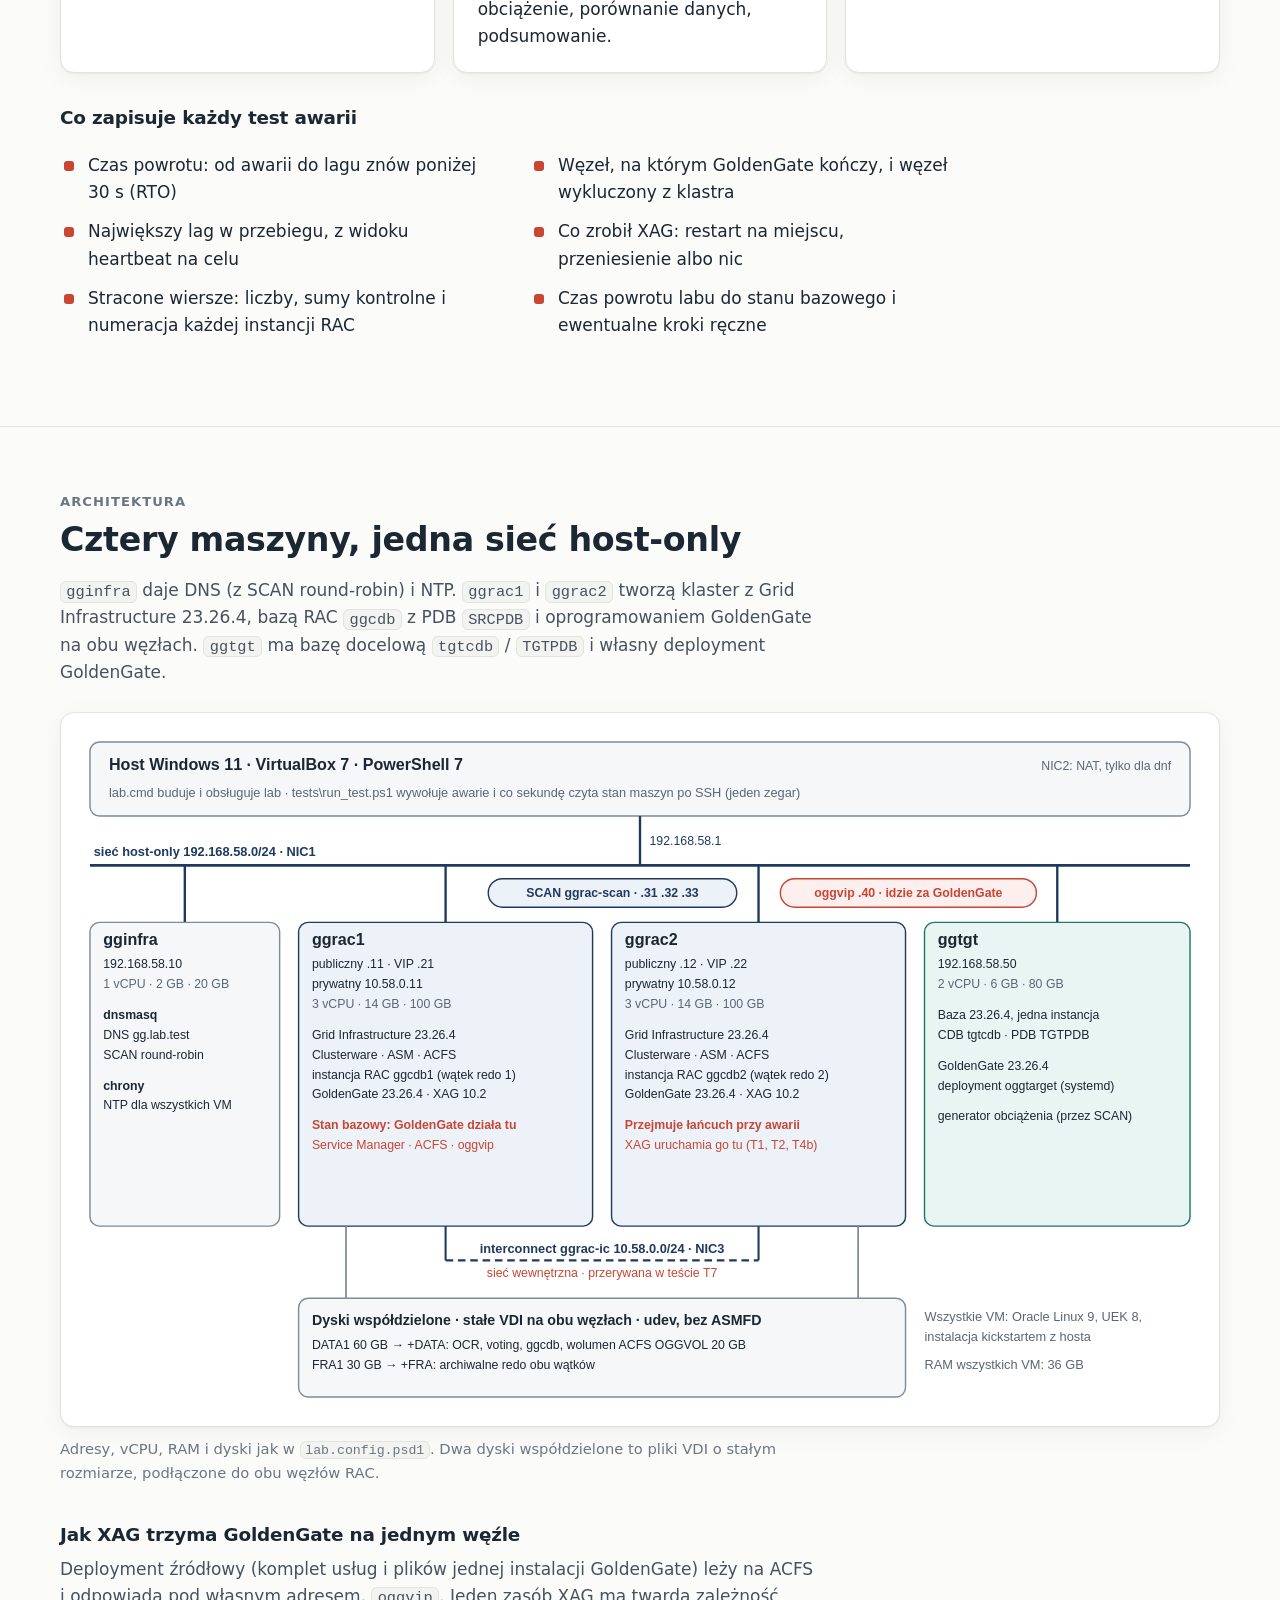
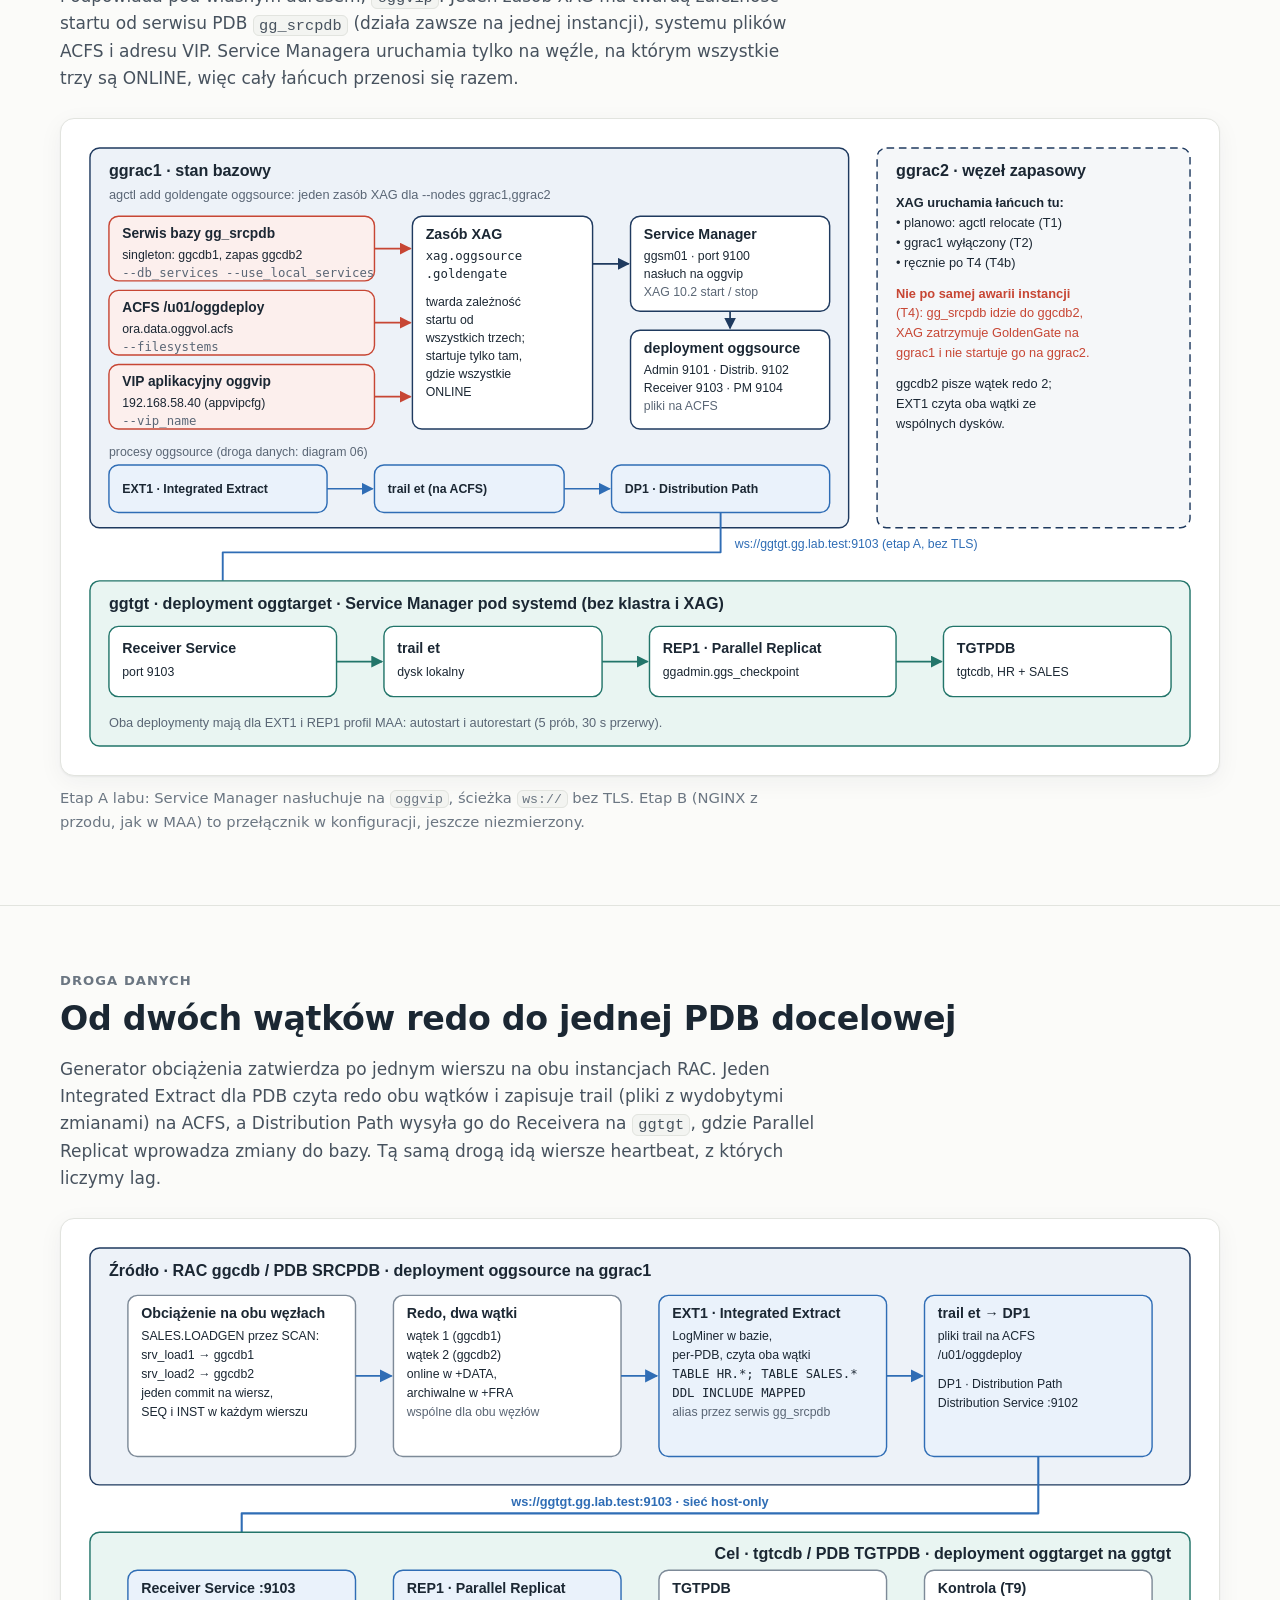
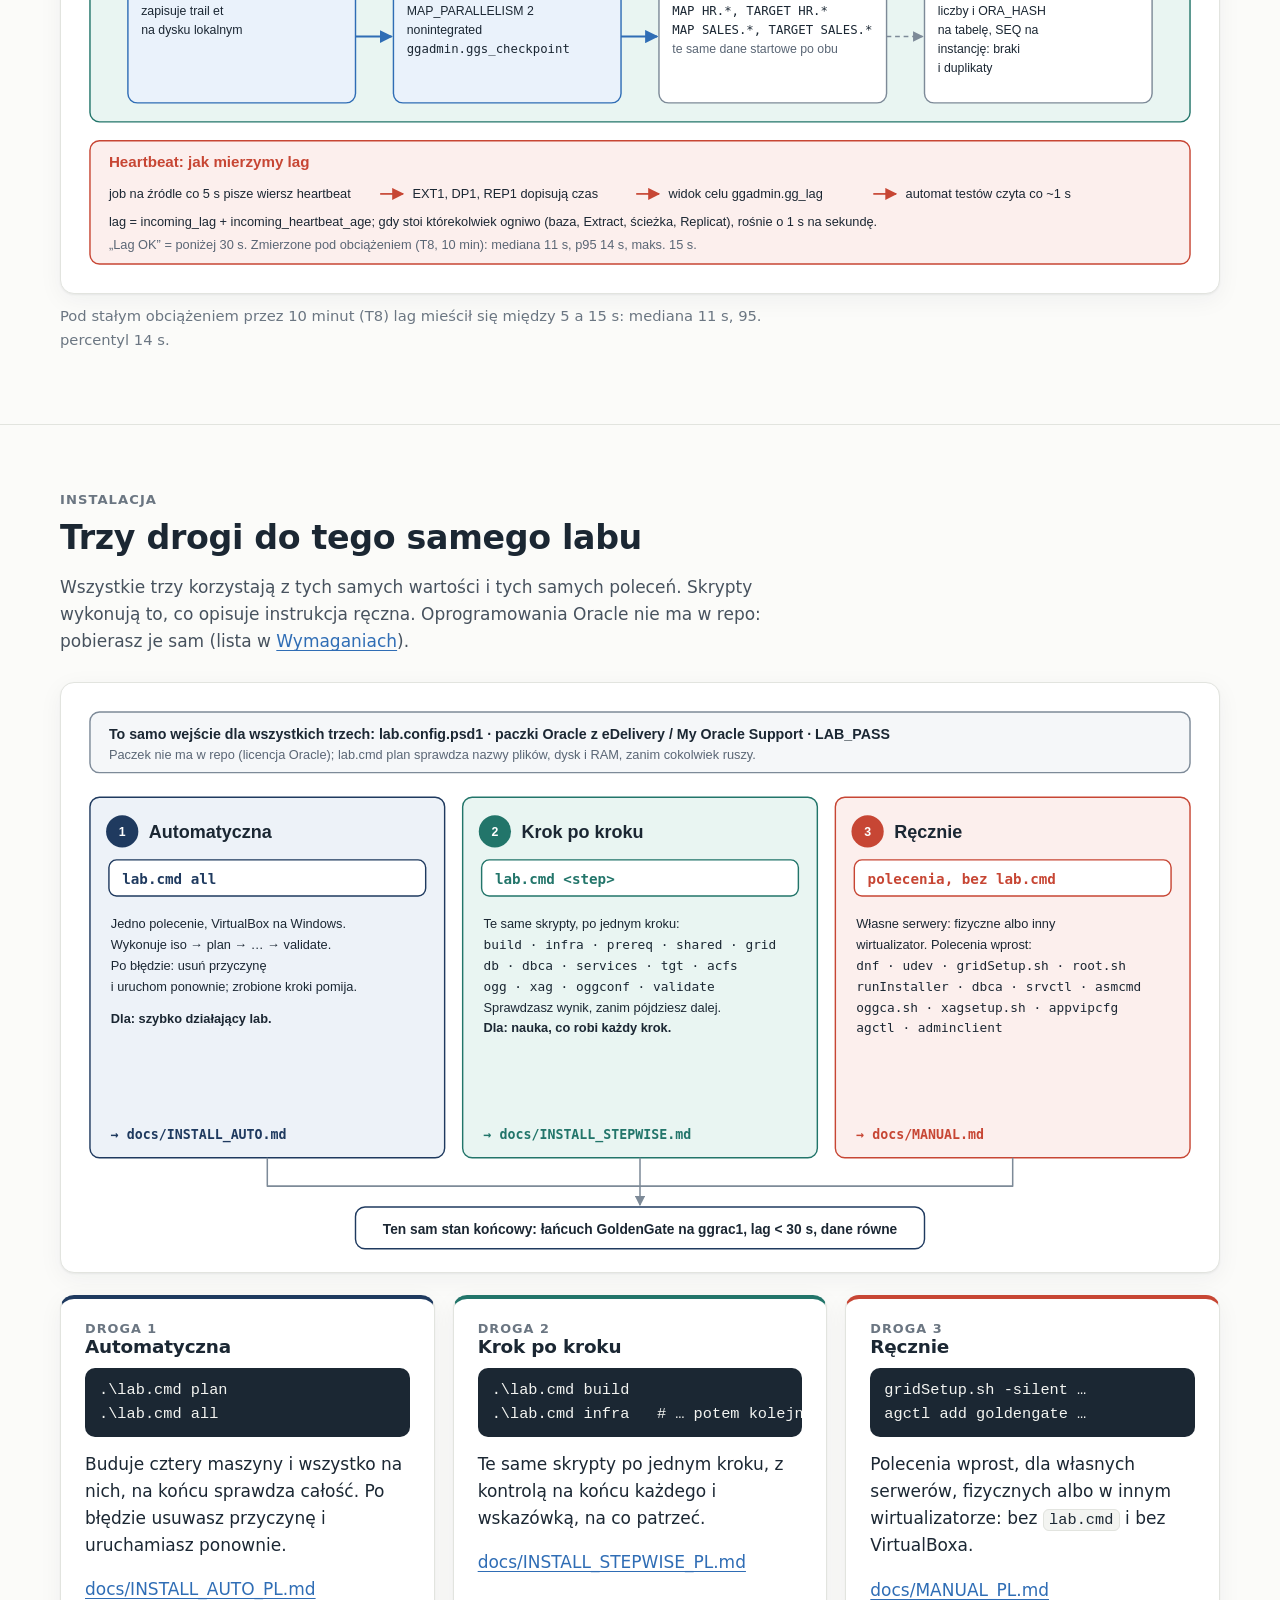
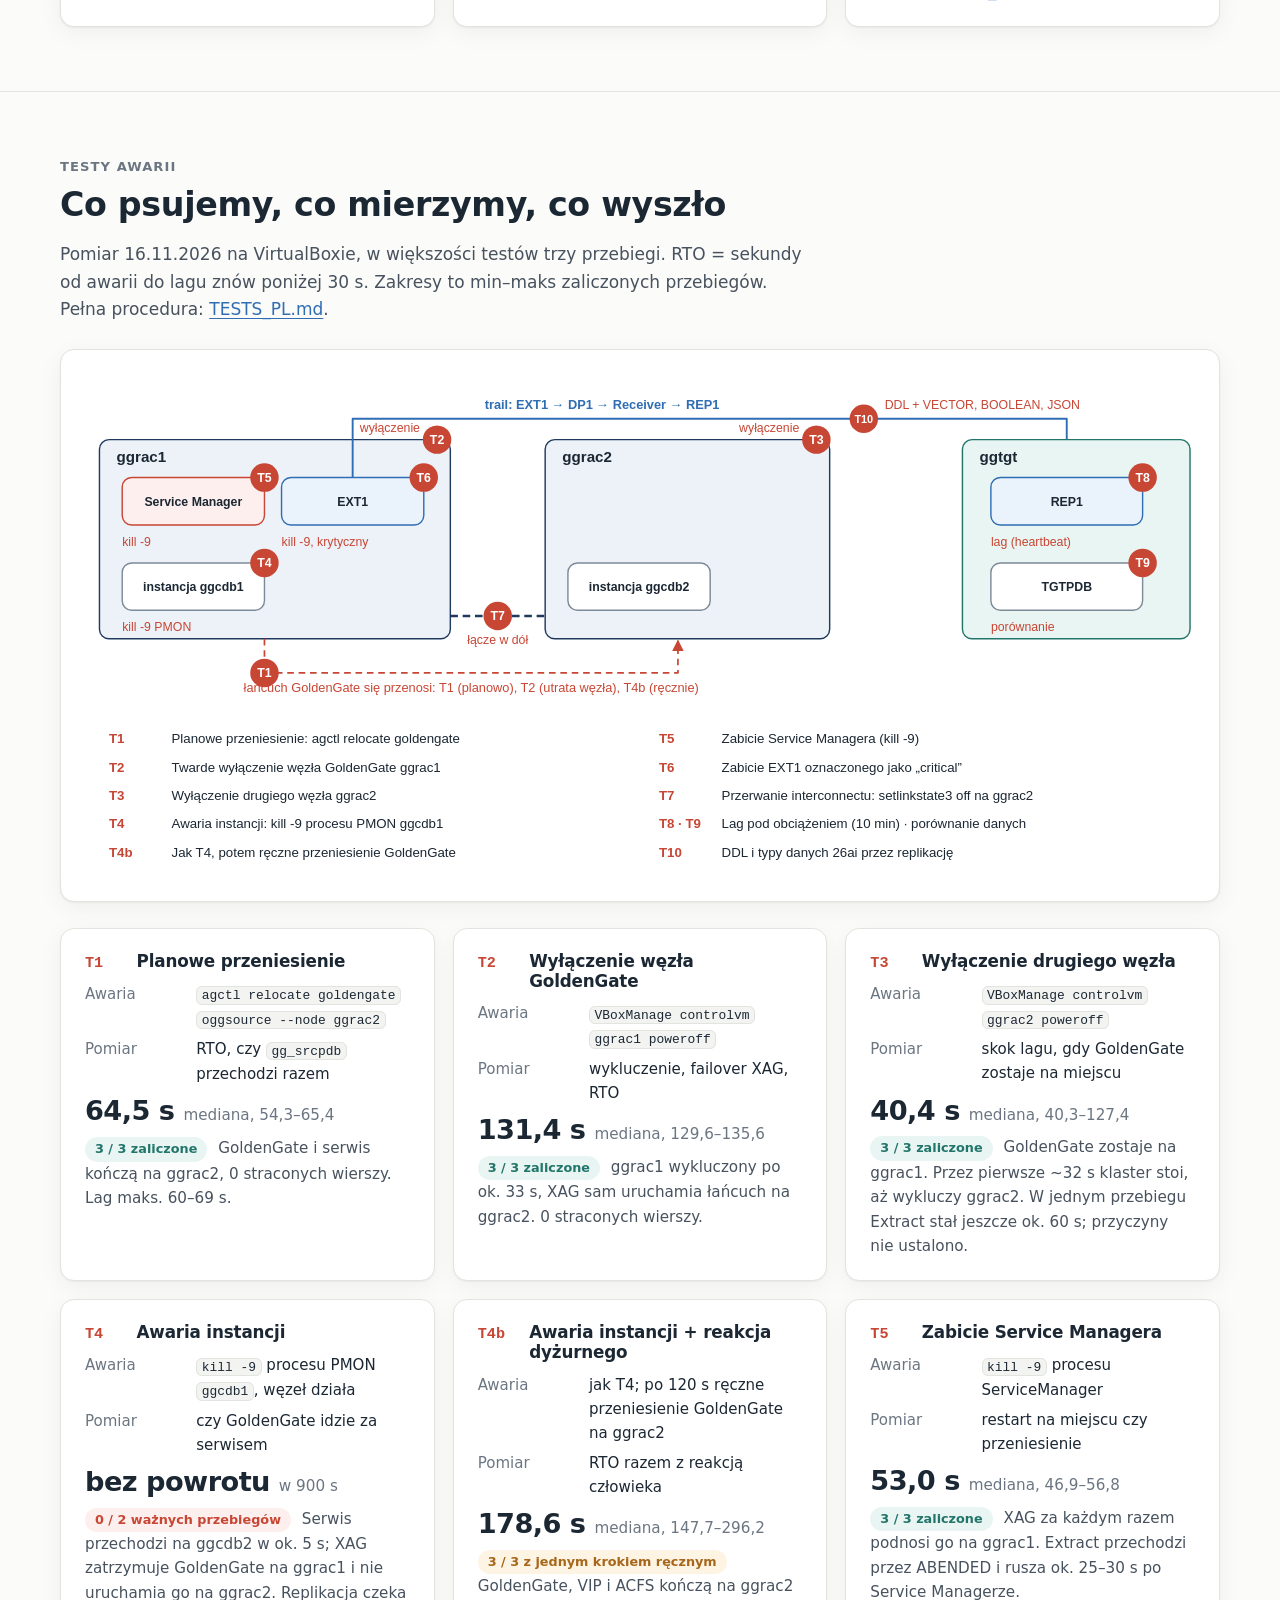
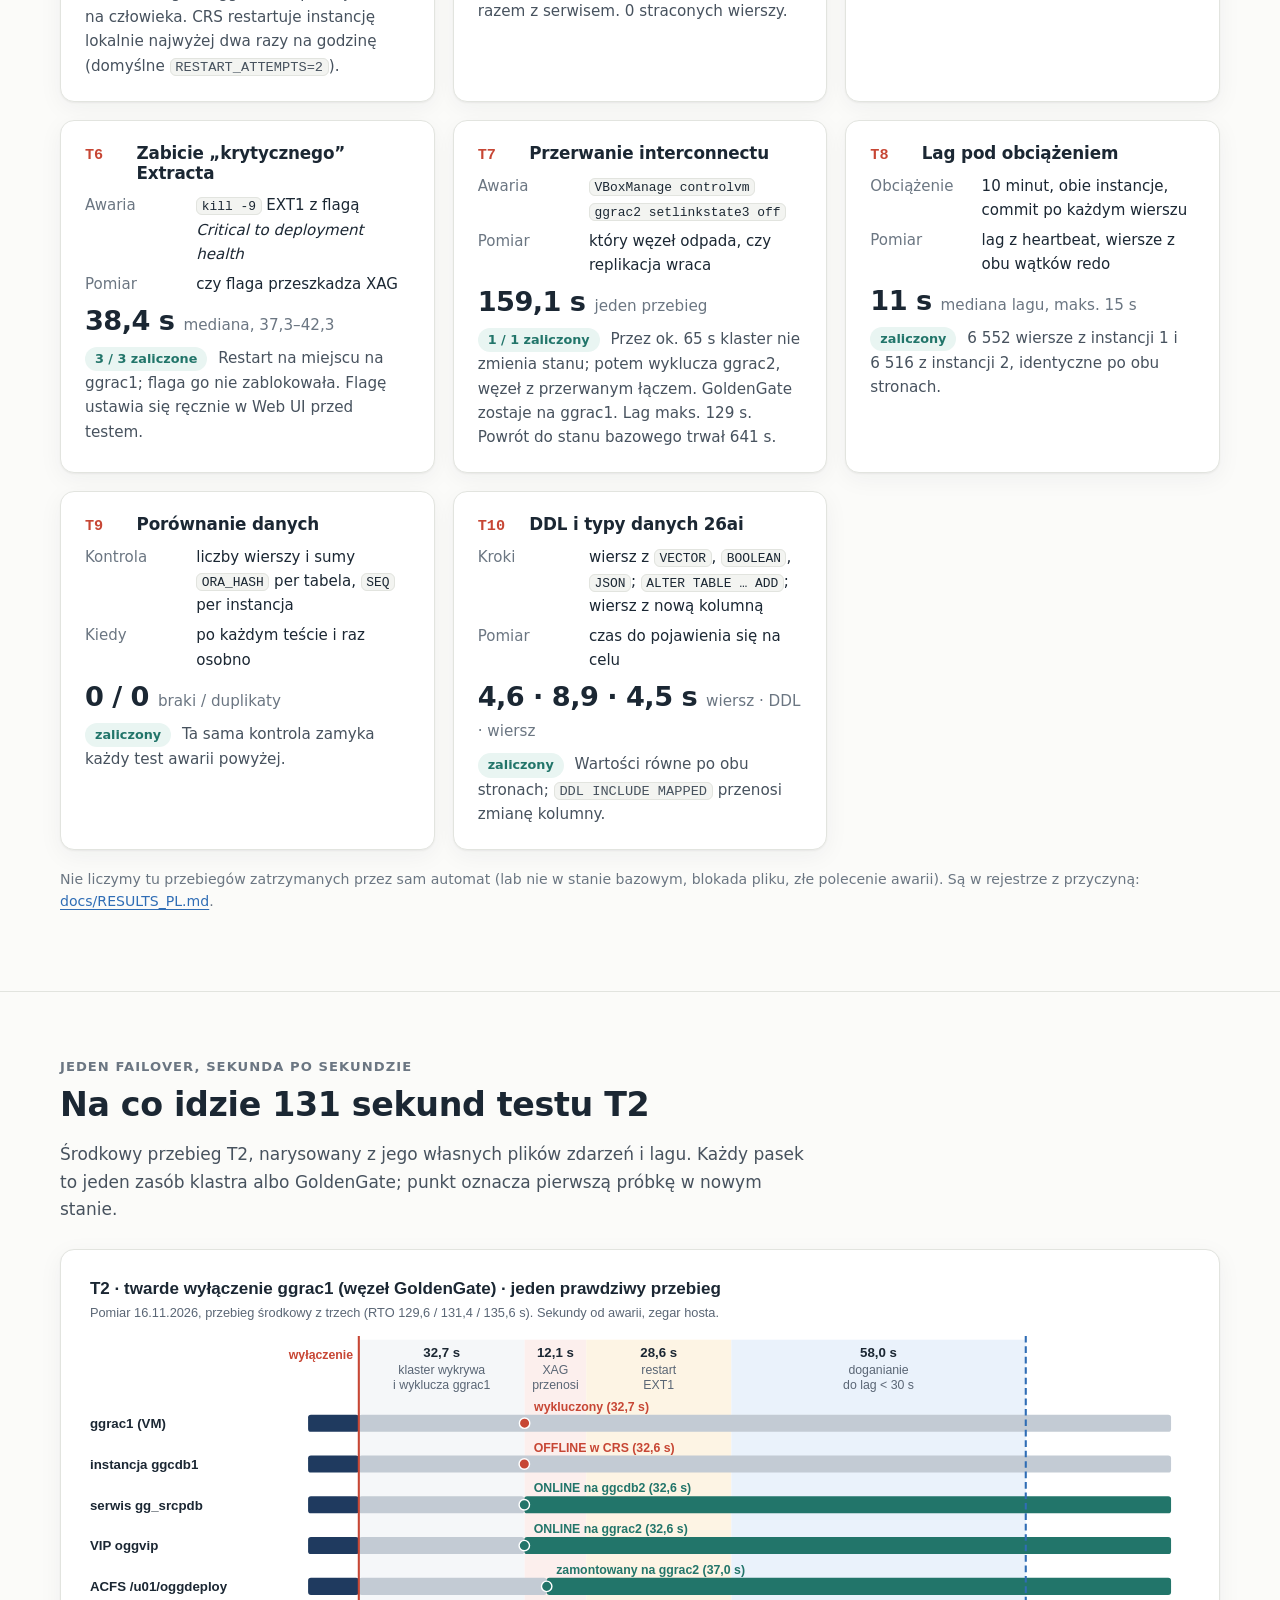
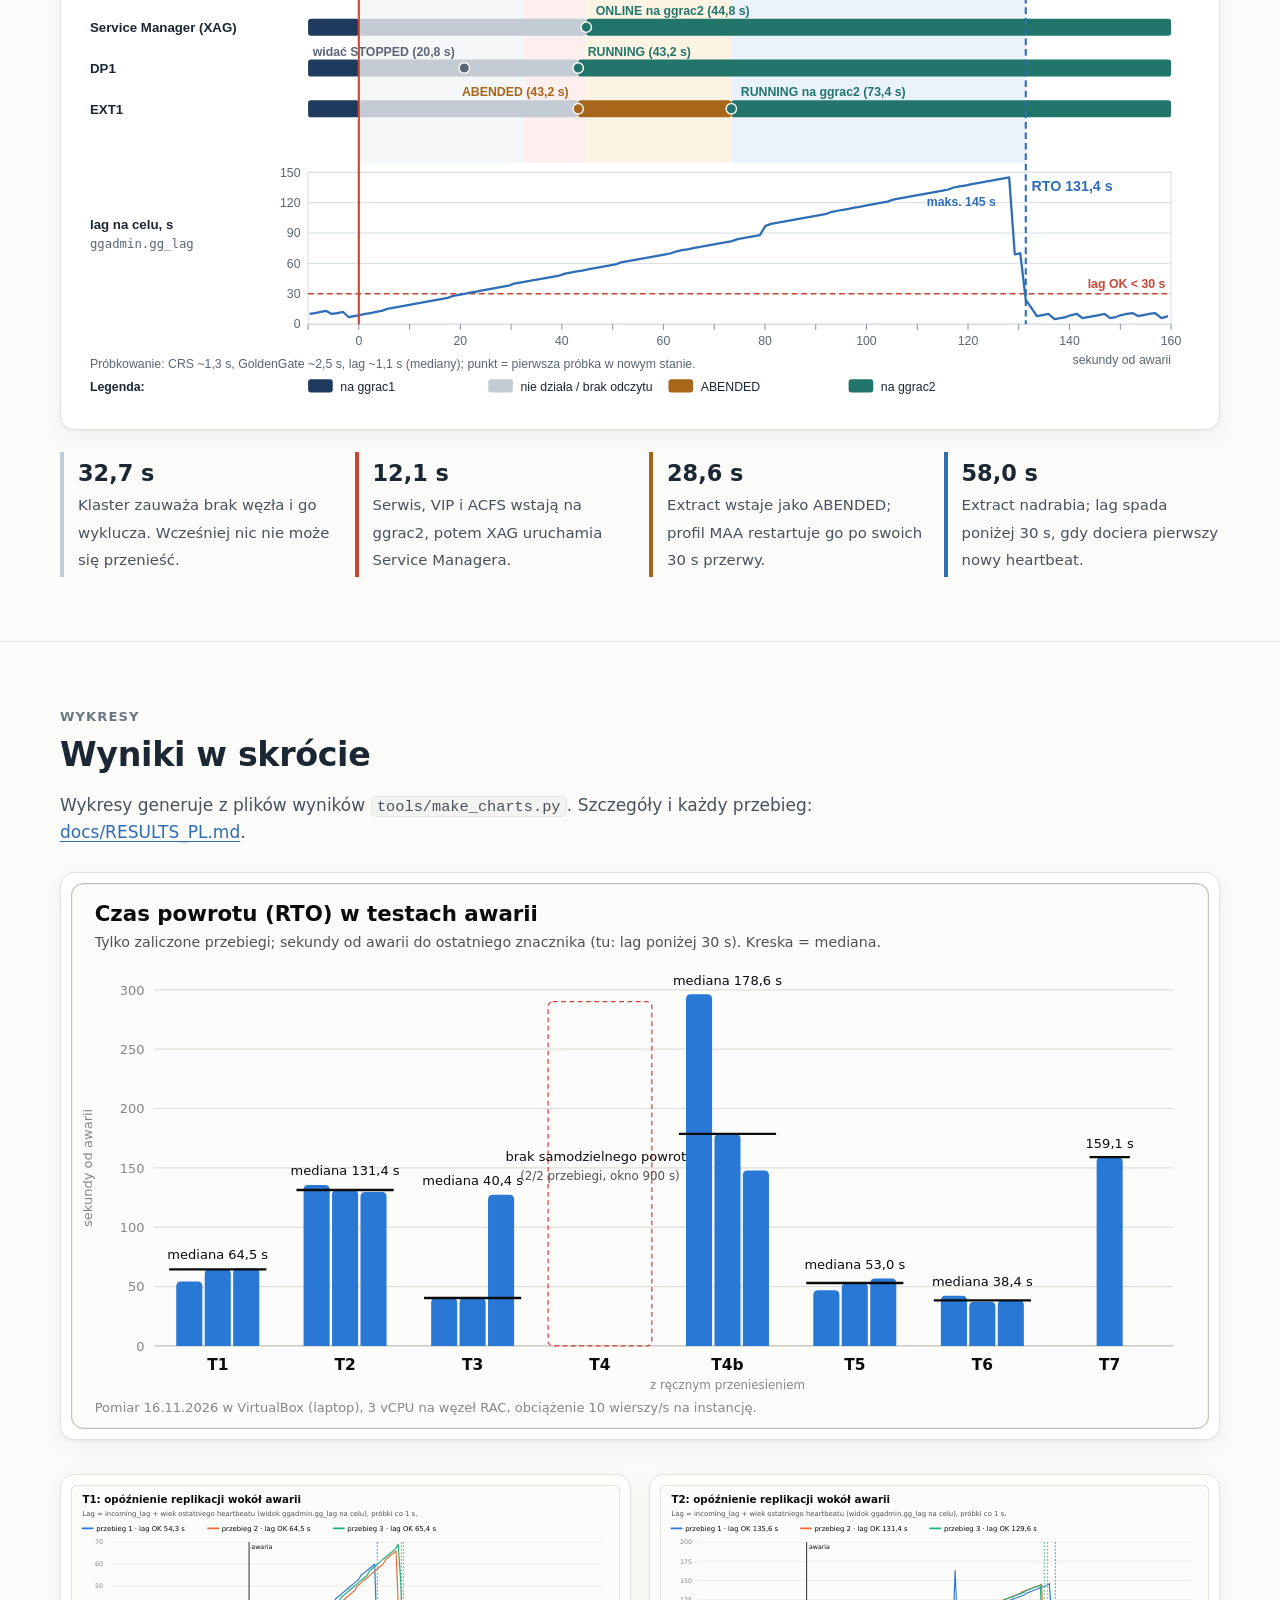
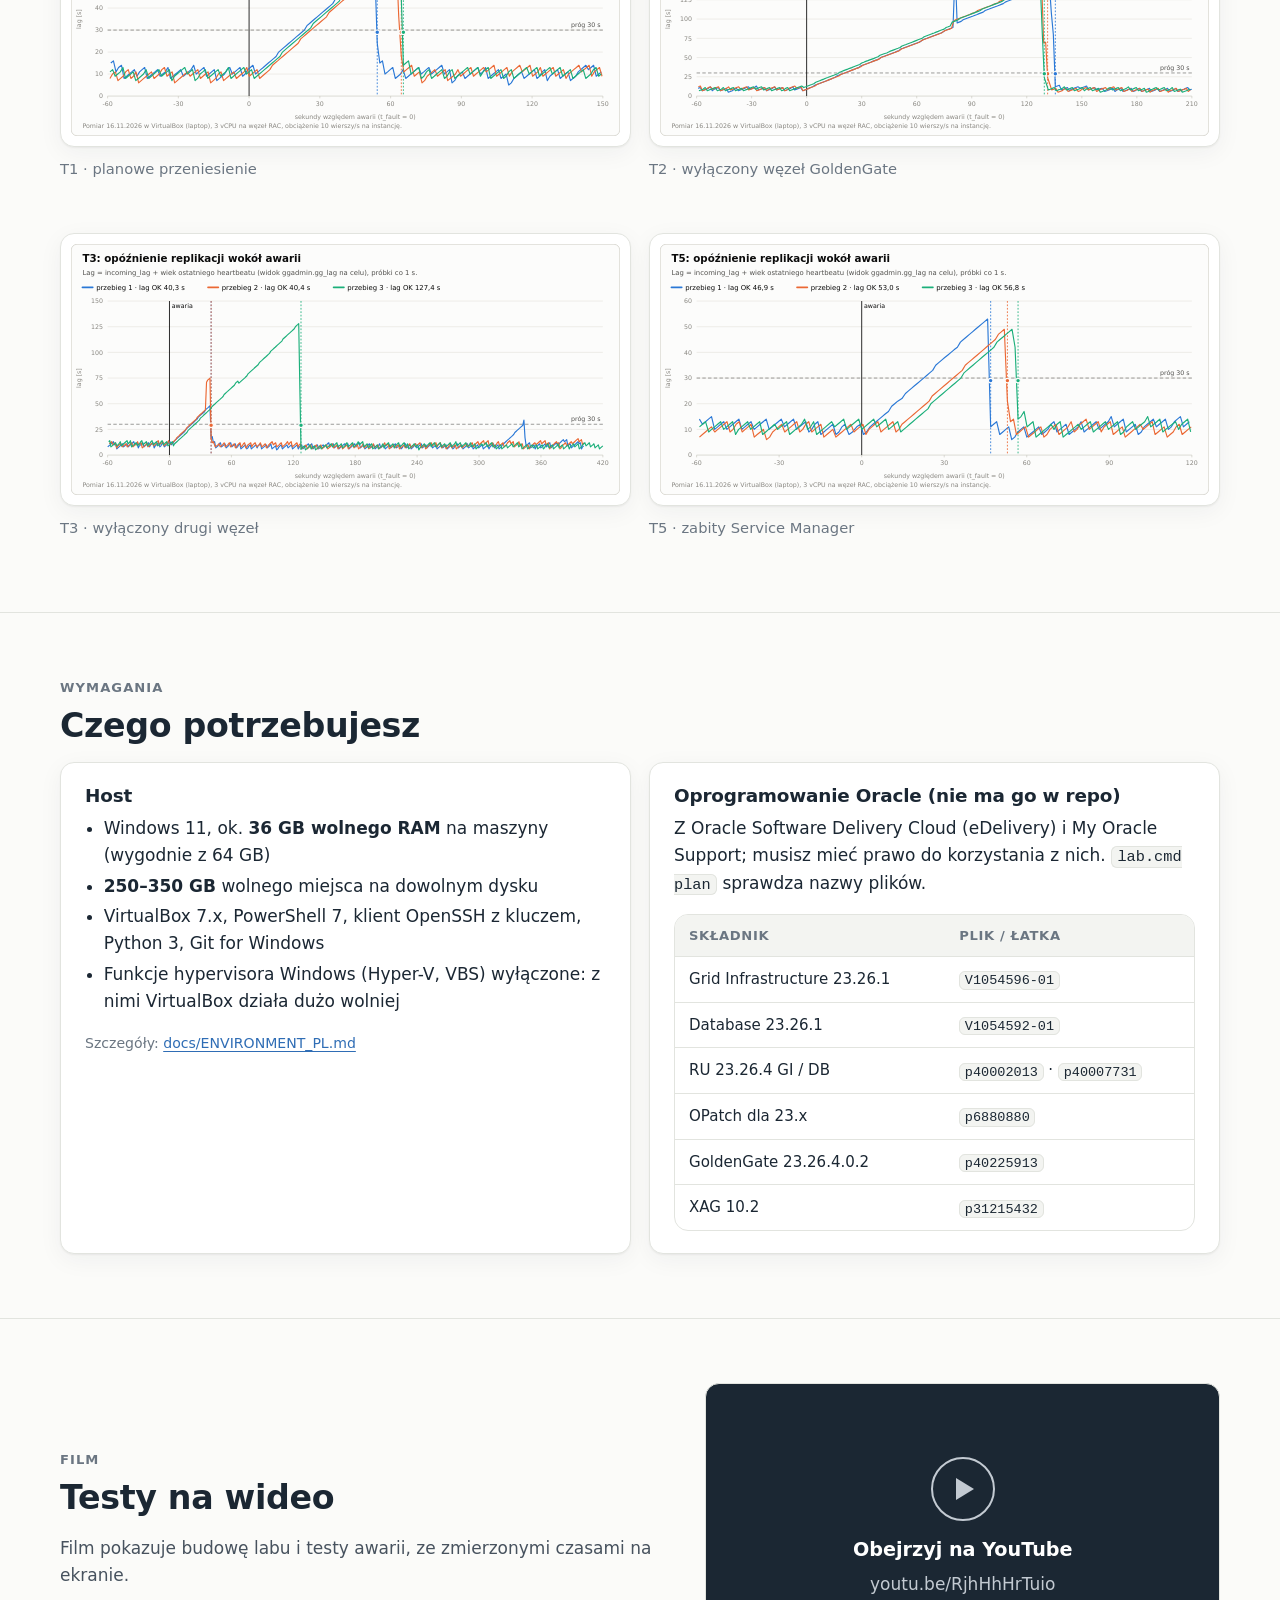
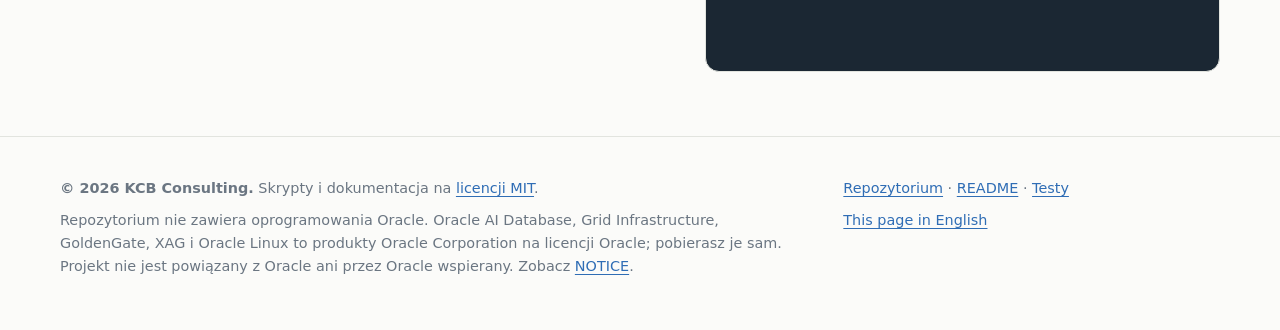
==== commit 15f11121: "docs: video link in README and on the Pages site Co-Authored-By: Claude Opus 5.5 <noreply@anthropic." ====
--- a/docs/pl/index.html
+++ b/docs/pl/index.html
@@ -352,12 +352,11 @@
     <div>
       <div class="kicker">Film</div>
       <h2>Testy na wideo</h2>
-      <p class="intro">Film pokazuje budowę labu i testy awarii, ze zmierzonymi czasami na ekranie.
-        Link pojawi się tutaj po premierze.</p>
-    </div>
-    <div class="screen" role="img" aria-label="Miejsce na film">
-      <div><div class="play" aria-hidden="true"></div><b>Wkrótce</b>link do YouTube po premierze</div>
-    </div>
+      <p class="intro">Film pokazuje budowę labu i testy awarii, ze zmierzonymi czasami na ekranie.</p>
+    </div>
+    <a class="screen" href="https://youtu.be/RjhHhHrTuio" target="_blank" rel="noopener" style="text-decoration:none">
+      <div><div class="play" aria-hidden="true"></div><b>Obejrzyj na YouTube</b>youtu.be/RjhHhHrTuio</div>
+    </a>
   </div>
 </section>
 </main>
@@ -379,4 +378,4 @@
 <script src="../assets/site.js"></script>
 </body>
 </html>
-
+
